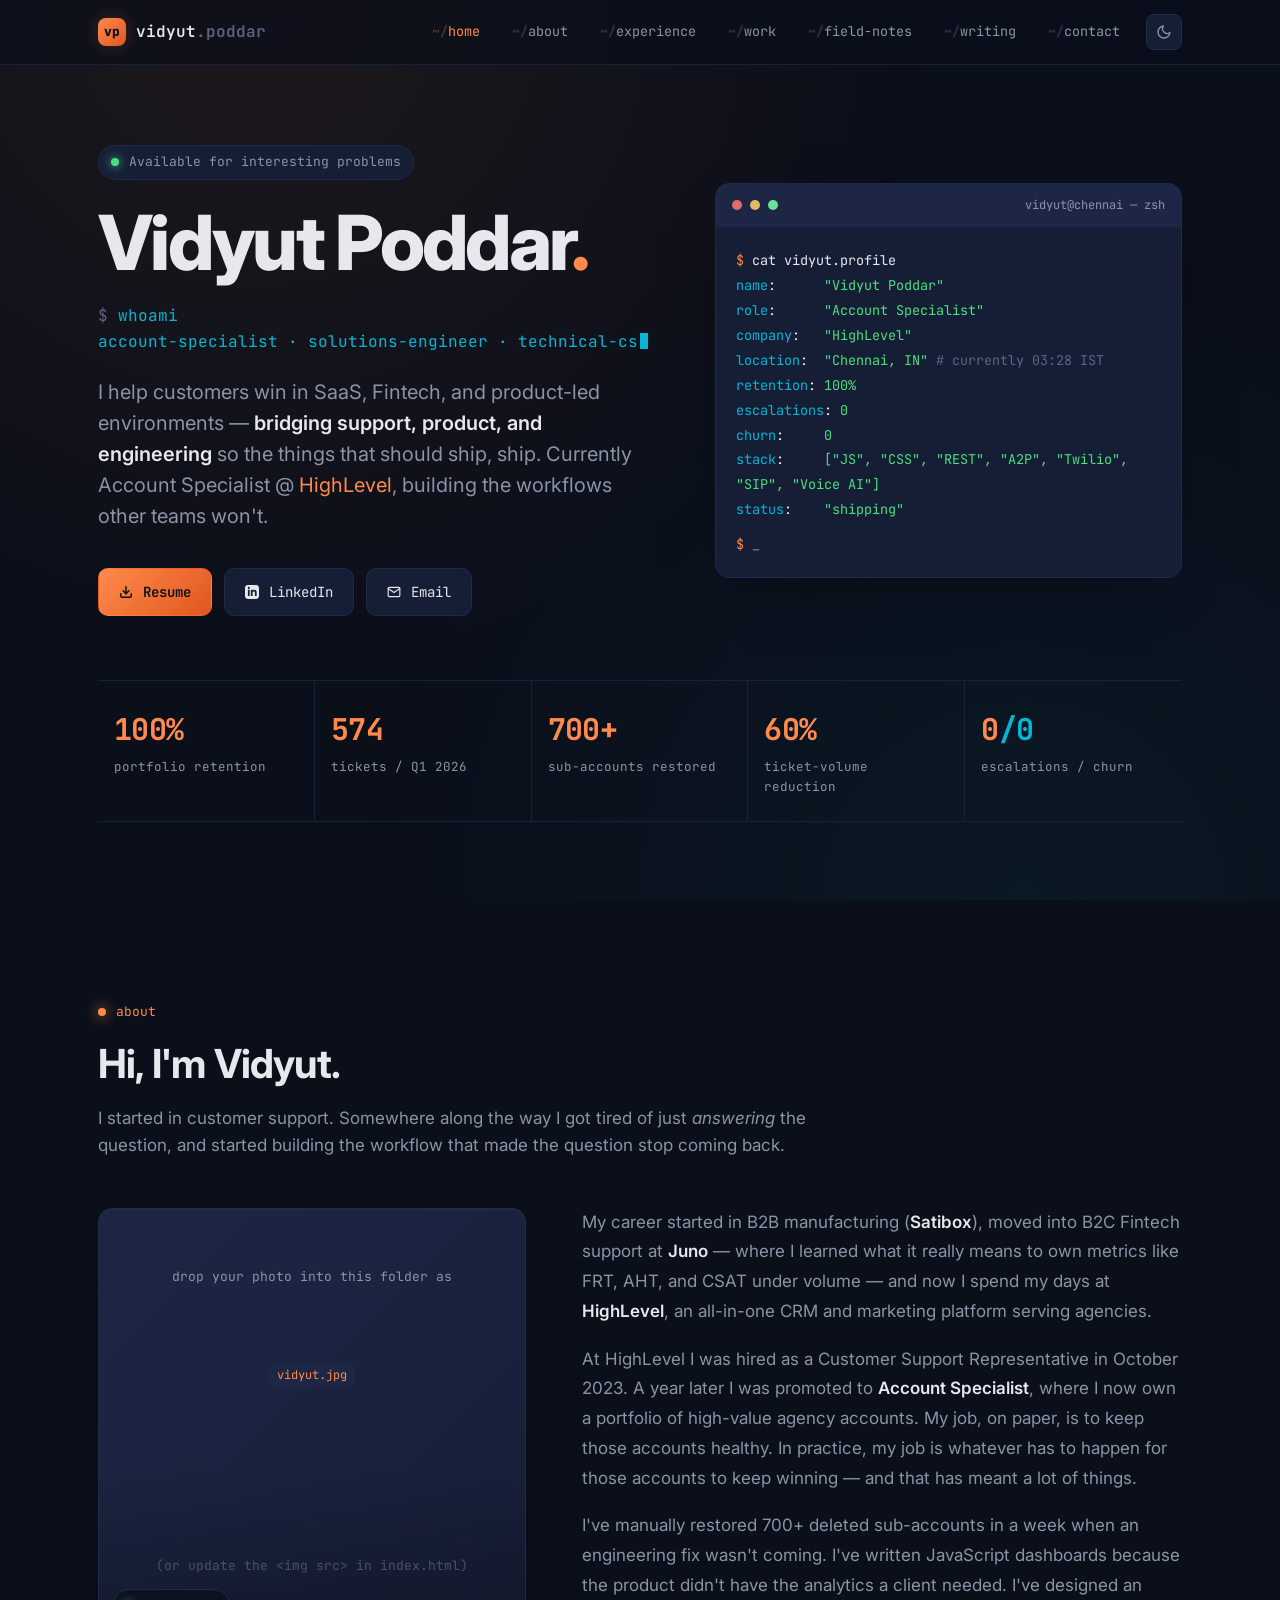
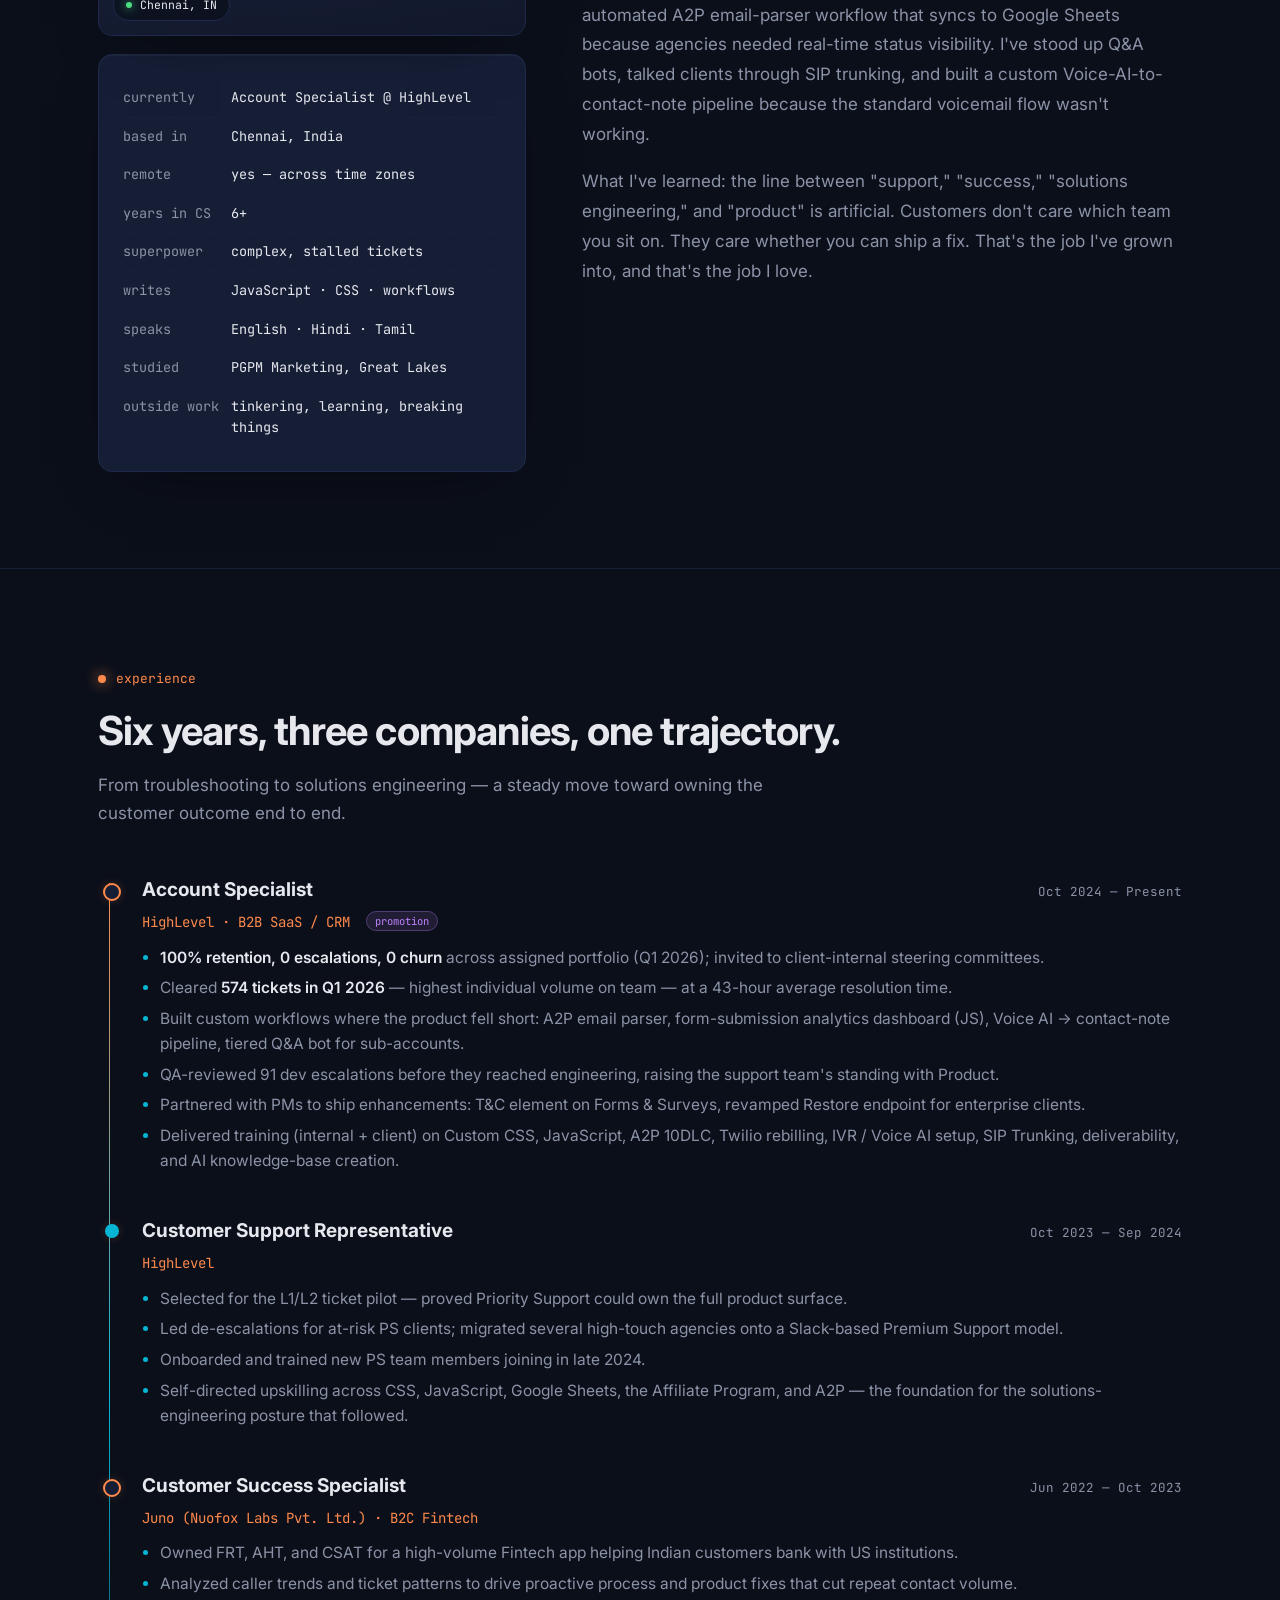
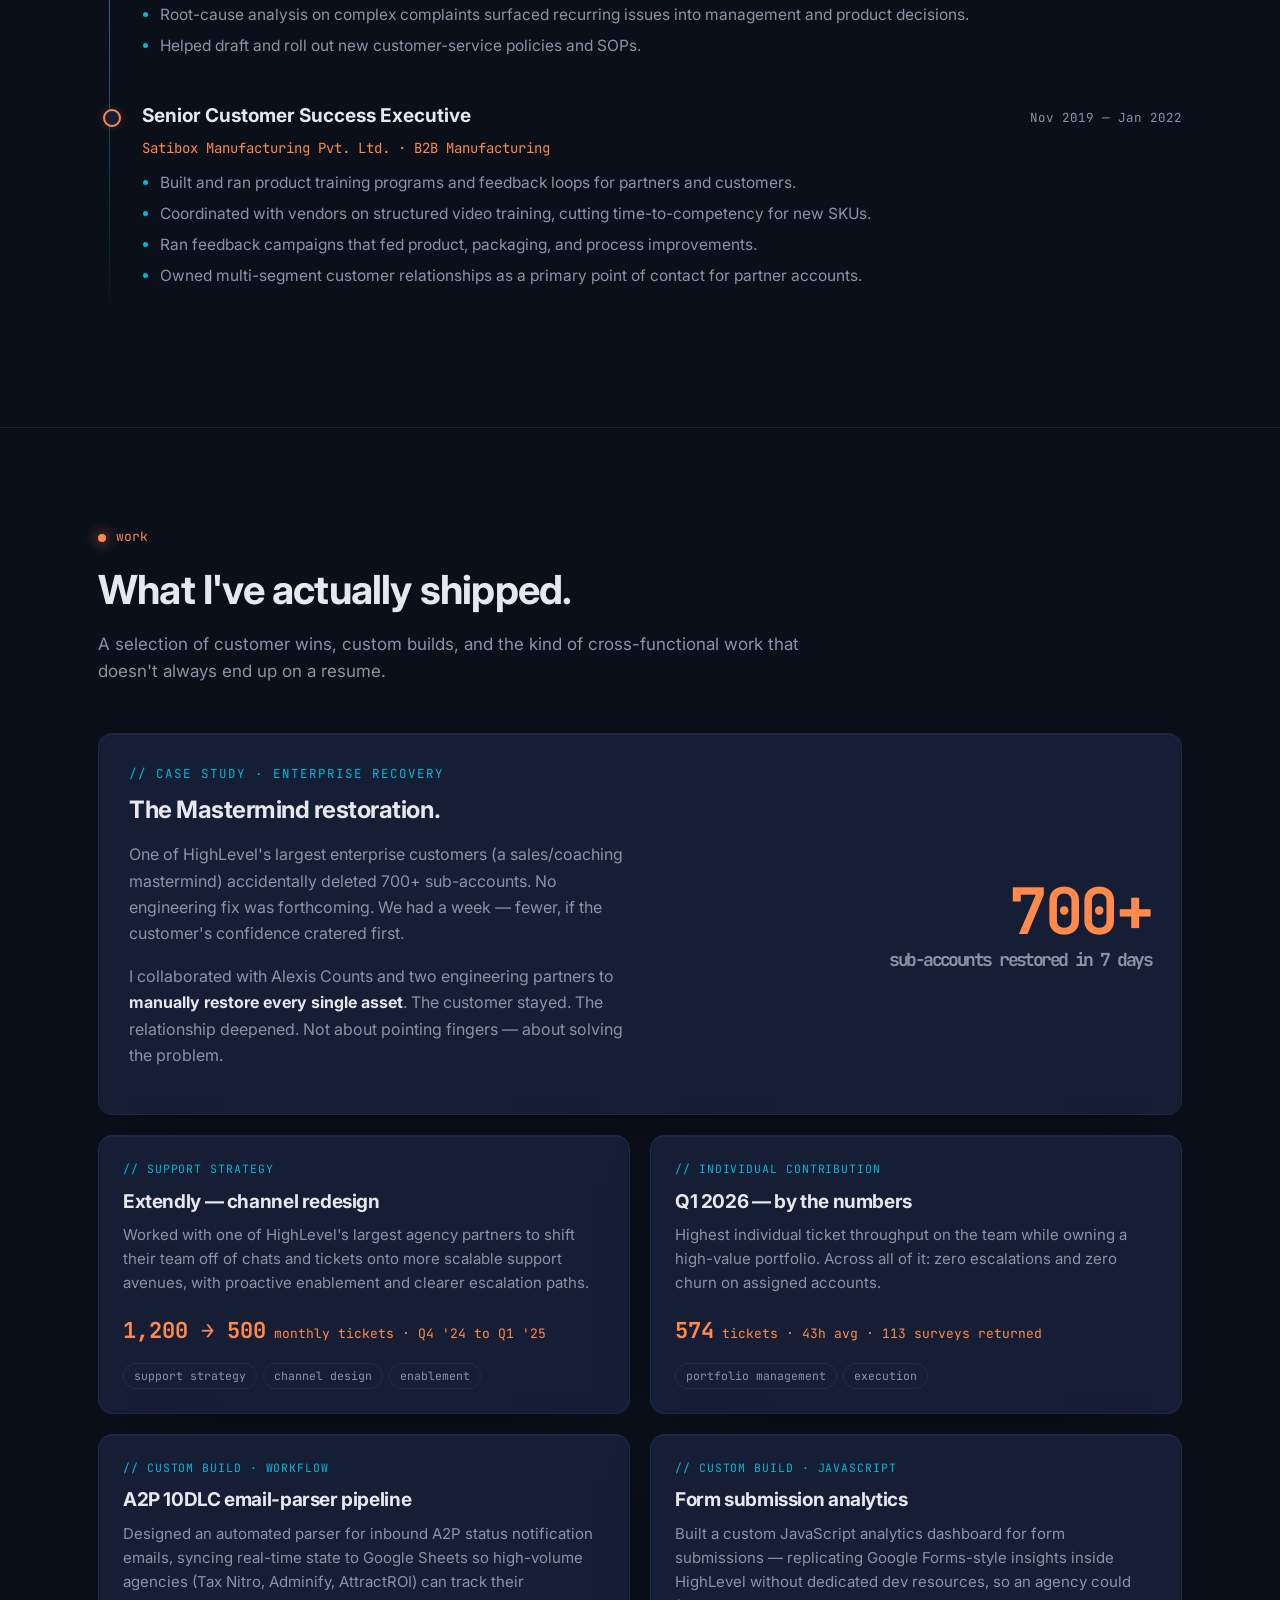
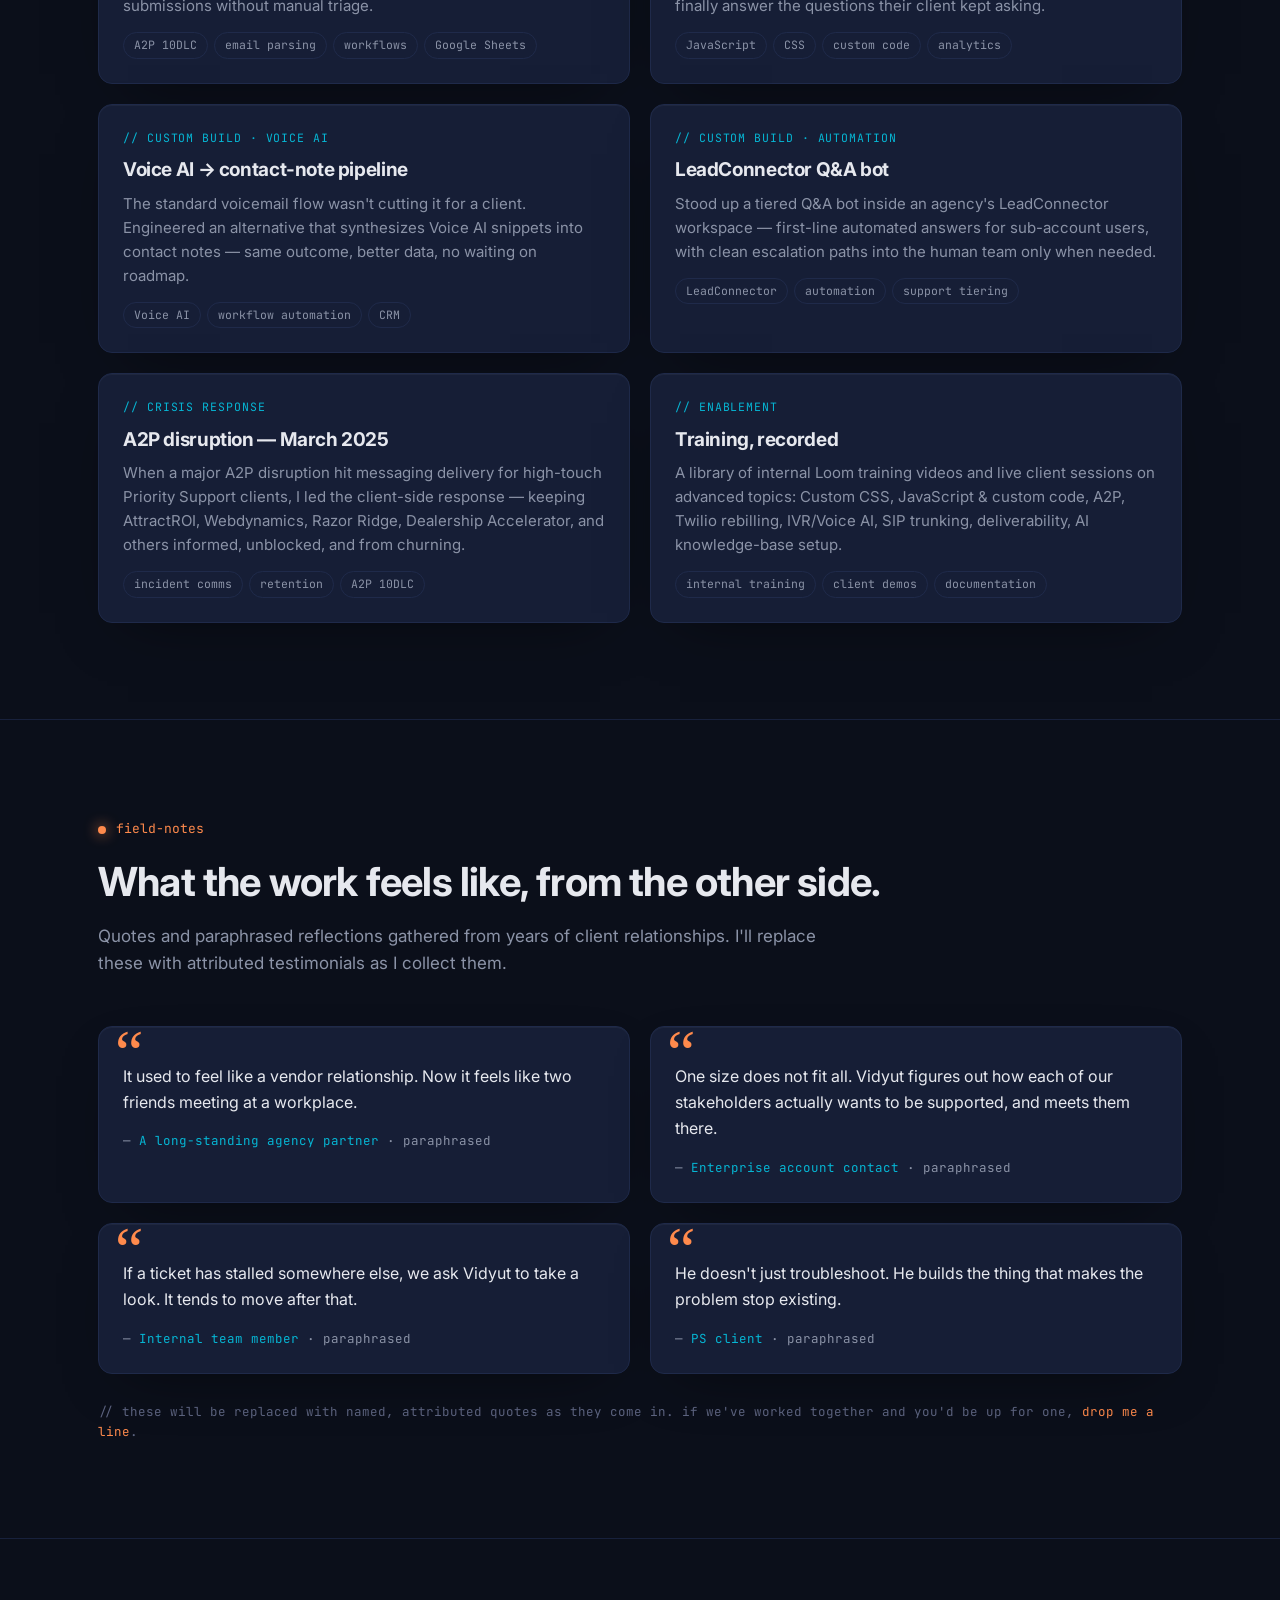
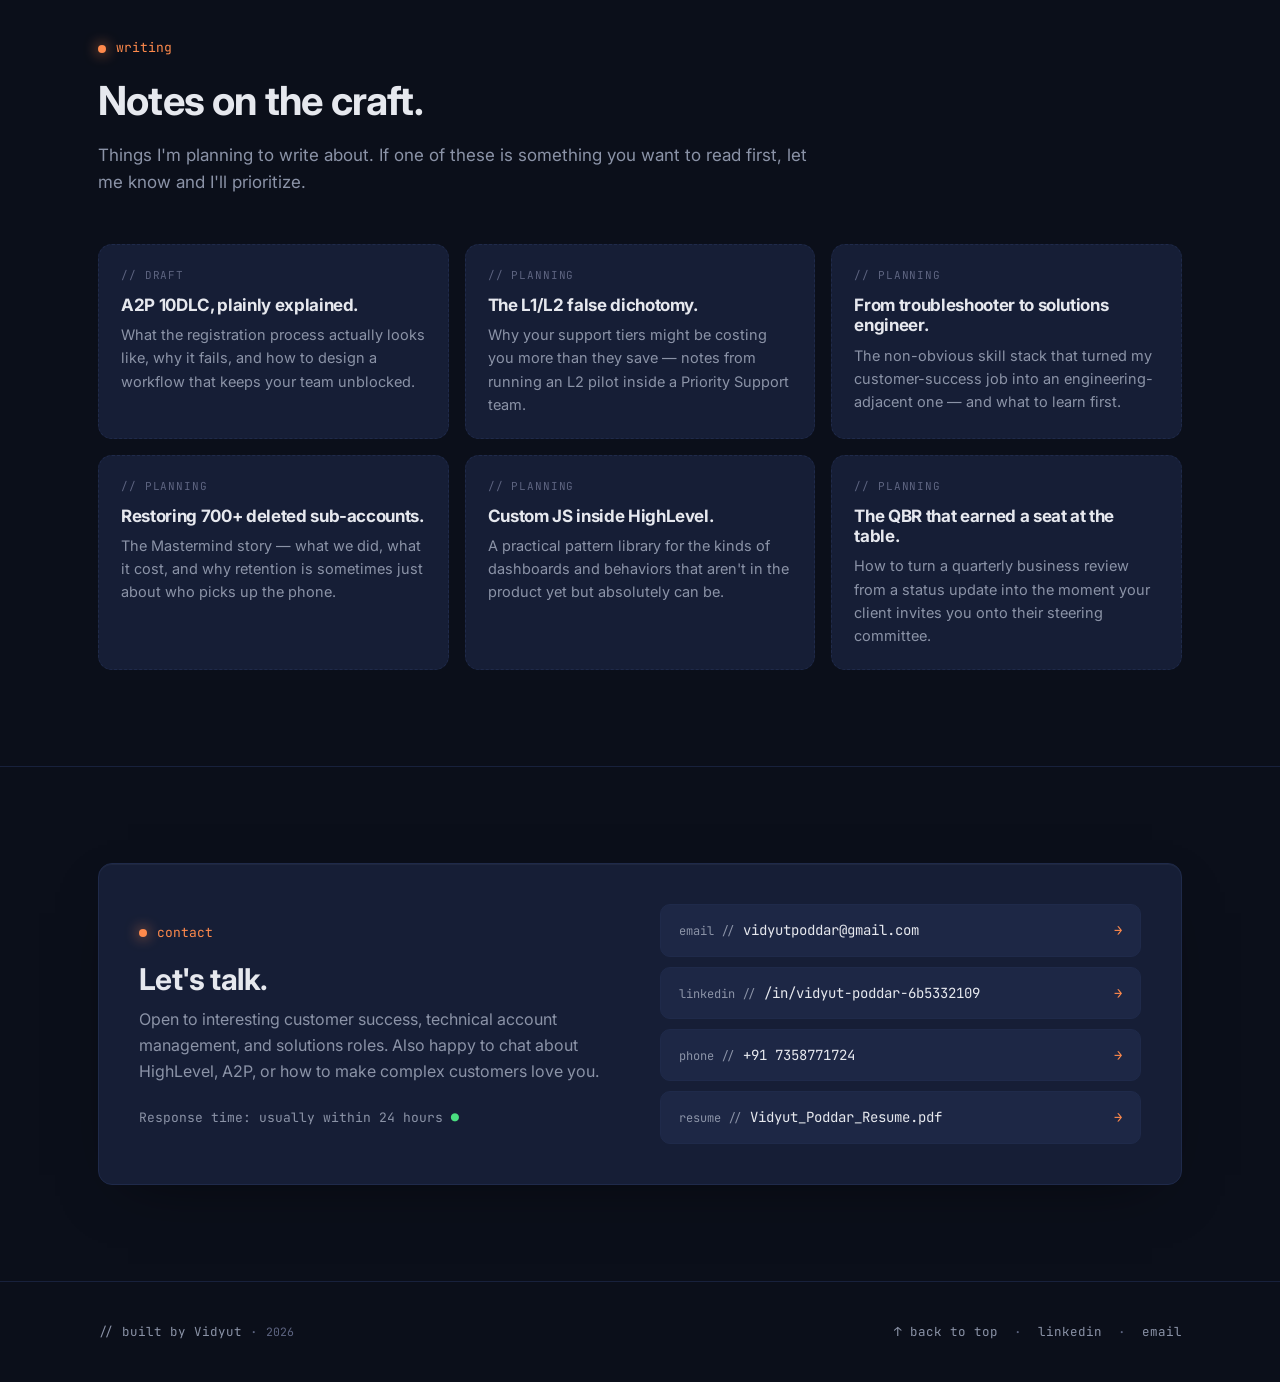
==== index.html @ cb400214 "Add files via upload" ====
<!doctype html>
<html lang="en" data-theme="dark">
<head>
  <meta charset="utf-8" />
  <meta name="viewport" content="width=device-width,initial-scale=1" />
  <title>Vidyut Poddar — Account Specialist & Solutions Engineer</title>
  <meta name="description" content="Customer Success and Technical Account leader at HighLevel. I bridge support, product, and the customer — turning fragile accounts into long-term partners and stalled tickets into shipped solutions." />
  <meta property="og:title" content="Vidyut Poddar — Account Specialist & Solutions Engineer" />
  <meta property="og:description" content="Customer Success and Technical Account leader at HighLevel. 100% retention, 0 escalations, and a habit of building the workflow nobody else will." />
  <meta property="og:type" content="website" />
  <meta name="theme-color" content="#0B0F1A" />

  <link rel="preconnect" href="https://fonts.googleapis.com" />
  <link rel="preconnect" href="https://fonts.gstatic.com" crossorigin />
  <link href="https://fonts.googleapis.com/css2?family=JetBrains+Mono:wght@400;500;600;700&family=Inter:wght@300;400;500;600;700;800&display=swap" rel="stylesheet" />

  <link rel="icon" type="image/svg+xml" href="data:image/svg+xml;utf8,<svg xmlns='http://www.w3.org/2000/svg' viewBox='0 0 64 64'><rect width='64' height='64' rx='12' fill='%230B0F1A'/><text x='50%25' y='58%25' font-family='monospace' font-size='34' font-weight='700' text-anchor='middle' fill='%23FF8A4C'>vp</text></svg>" />

  <style>
    /* ============================================================
       Theme tokens
       ============================================================ */
    :root {
      --bg: #0B0F1A;
      --bg-soft: #11172A;
      --surface: #161E36;
      --surface-2: #1D2745;
      --border: #1F2A4A;
      --border-soft: #18213C;
      --text: #E6E8EE;
      --muted: #8B93A7;
      --dim: #5D6480;

      --amber: #FF8A4C;          /* primary accent */
      --amber-glow: #FF8A4C33;
      --cyan: #06B6D4;           /* secondary accent — technical */
      --green: #4ADE80;          /* "ok" status */
      --magenta: #C084FC;        /* highlights */
      --red: #F87171;

      --radius: 14px;
      --radius-sm: 8px;
      --shadow-lg: 0 30px 80px -30px rgba(0,0,0,0.5);
      --shadow-card: 0 1px 0 rgba(255,255,255,0.04) inset, 0 20px 60px -30px rgba(0,0,0,0.6);

      --max: 1140px;
      --gutter: 28px;
      --mono: "JetBrains Mono", ui-monospace, SFMono-Regular, Menlo, monospace;
      --sans: "Inter", -apple-system, BlinkMacSystemFont, "Segoe UI", sans-serif;
    }

    [data-theme="light"] {
      --bg: #FAFAF7;
      --bg-soft: #F2F0E9;
      --surface: #FFFFFF;
      --surface-2: #F5F3EC;
      --border: #E5E2D6;
      --border-soft: #ECEAE0;
      --text: #1A1E2E;
      --muted: #5D6480;
      --dim: #8B93A7;
      --shadow-card: 0 1px 0 rgba(0,0,0,0.02) inset, 0 18px 40px -30px rgba(31,42,74,0.25);
    }

    /* ============================================================
       Base
       ============================================================ */
    * { box-sizing: border-box; }
    html { scroll-behavior: smooth; }
    body {
      margin: 0;
      background: var(--bg);
      color: var(--text);
      font-family: var(--sans);
      font-size: 16px;
      line-height: 1.6;
      -webkit-font-smoothing: antialiased;
      overflow-x: hidden;
    }

    /* subtle CRT-style gradient backdrop */
    body::before {
      content: "";
      position: fixed;
      inset: 0;
      pointer-events: none;
      background:
        radial-gradient(circle at 20% 0%, rgba(255,138,76,0.08), transparent 50%),
        radial-gradient(circle at 80% 100%, rgba(6,182,212,0.06), transparent 50%);
      z-index: 0;
    }
    [data-theme="light"] body::before { display: none; }

    a {
      color: var(--amber);
      text-decoration: none;
      transition: color .15s ease;
    }
    a:hover { color: var(--cyan); }

    code, kbd, .mono { font-family: var(--mono); font-size: 0.92em; }

    h1, h2, h3, h4 {
      font-family: var(--sans);
      font-weight: 700;
      line-height: 1.2;
      letter-spacing: -0.02em;
      margin: 0;
    }

    .container {
      width: 100%;
      max-width: var(--max);
      margin: 0 auto;
      padding: 0 var(--gutter);
      position: relative;
      z-index: 1;
    }

    .section {
      padding: 96px 0;
    }
    .section + .section { border-top: 1px solid var(--border-soft); }

    .section-label {
      display: inline-flex;
      align-items: center;
      gap: 10px;
      font-family: var(--mono);
      font-size: 13px;
      color: var(--amber);
      margin-bottom: 18px;
      text-transform: lowercase;
    }
    .section-label::before {
      content: "";
      width: 8px;
      height: 8px;
      background: var(--amber);
      border-radius: 50%;
      box-shadow: 0 0 14px var(--amber);
    }

    .section-title {
      font-size: clamp(28px, 4vw, 40px);
      margin-bottom: 14px;
    }
    .section-lede {
      color: var(--muted);
      font-size: 17px;
      max-width: 720px;
      margin-bottom: 48px;
    }

    /* ============================================================
       Nav
       ============================================================ */
    nav {
      position: sticky;
      top: 0;
      z-index: 50;
      backdrop-filter: blur(12px) saturate(140%);
      -webkit-backdrop-filter: blur(12px) saturate(140%);
      background: color-mix(in srgb, var(--bg) 75%, transparent);
      border-bottom: 1px solid var(--border-soft);
    }
    .nav-inner {
      display: flex;
      align-items: center;
      justify-content: space-between;
      height: 64px;
    }
    .logo {
      display: inline-flex;
      align-items: center;
      gap: 10px;
      font-family: var(--mono);
      font-weight: 600;
      color: var(--text);
    }
    .logo-mark {
      width: 28px;
      height: 28px;
      border-radius: 8px;
      display: grid;
      place-items: center;
      background: linear-gradient(135deg, var(--amber), #E0561F);
      color: #0B0F1A;
      font-weight: 800;
      font-size: 13px;
      box-shadow: 0 0 18px var(--amber-glow);
      cursor: pointer;
      user-select: none;
    }
    .logo:hover { color: var(--amber); }

    .nav-links {
      display: flex;
      align-items: center;
      gap: 4px;
      font-family: var(--mono);
      font-size: 13.5px;
    }
    .nav-links a {
      color: var(--muted);
      padding: 8px 14px;
      border-radius: 8px;
      transition: all .15s ease;
    }
    .nav-links a:hover { color: var(--text); background: var(--surface); }
    .nav-links a.active { color: var(--amber); }
    .nav-links a::before { content: "~/"; opacity: .35; }

    .theme-toggle {
      width: 36px;
      height: 36px;
      display: grid;
      place-items: center;
      background: var(--surface);
      border: 1px solid var(--border);
      color: var(--muted);
      border-radius: 8px;
      cursor: pointer;
      margin-left: 8px;
      transition: all .15s ease;
    }
    .theme-toggle:hover { color: var(--amber); border-color: var(--amber); }

    .mobile-toggle { display: none; }

    @media (max-width: 760px) {
      .nav-links { display: none; }
      .nav-links.open {
        display: flex;
        flex-direction: column;
        align-items: stretch;
        position: absolute;
        top: 64px;
        left: 0;
        right: 0;
        background: var(--bg);
        border-bottom: 1px solid var(--border);
        padding: 12px;
        gap: 4px;
      }
      .mobile-toggle {
        display: grid;
        place-items: center;
        width: 36px;
        height: 36px;
        background: var(--surface);
        border: 1px solid var(--border);
        border-radius: 8px;
        color: var(--text);
        cursor: pointer;
      }
    }

    /* ============================================================
       Hero
       ============================================================ */
    #home {
      padding-top: 80px;
      padding-bottom: 80px;
      position: relative;
    }
    .hero-grid {
      display: grid;
      grid-template-columns: 1.2fr 1fr;
      gap: 56px;
      align-items: center;
    }
    @media (max-width: 900px) { .hero-grid { grid-template-columns: 1fr; gap: 40px; } }

    .hero-eyebrow {
      display: inline-flex;
      align-items: center;
      gap: 10px;
      font-family: var(--mono);
      font-size: 13px;
      color: var(--muted);
      margin-bottom: 24px;
      padding: 6px 12px;
      background: var(--surface);
      border: 1px solid var(--border);
      border-radius: 999px;
    }
    .pulse {
      width: 8px; height: 8px;
      background: var(--green); border-radius: 50%;
      box-shadow: 0 0 10px var(--green);
      animation: pulse 2.4s infinite ease-in-out;
    }
    @keyframes pulse {
      0%,100% { opacity: 1; }
      50% { opacity: .4; }
    }

    h1.hero-name {
      font-size: clamp(44px, 7vw, 76px);
      font-weight: 800;
      letter-spacing: -0.035em;
      line-height: 1.02;
      margin-bottom: 22px;
    }
    .hero-name .accent {
      background: linear-gradient(135deg, var(--amber), var(--magenta));
      -webkit-background-clip: text;
      background-clip: text;
      color: transparent;
    }

    .hero-role {
      font-family: var(--mono);
      color: var(--cyan);
      font-size: 16px;
      margin-bottom: 22px;
    }
    .hero-role .caret {
      display: inline-block;
      width: 8px;
      height: 16px;
      background: var(--cyan);
      vertical-align: -2px;
      margin-left: 2px;
      animation: blink 1.05s infinite step-start;
    }
    @keyframes blink {
      50% { background: transparent; }
    }

    .hero-pitch {
      font-size: 20px;
      color: var(--muted);
      margin-bottom: 36px;
      max-width: 560px;
      line-height: 1.55;
    }
    .hero-pitch strong { color: var(--text); font-weight: 600; }

    .hero-cta {
      display: flex;
      flex-wrap: wrap;
      gap: 12px;
    }
    .btn {
      display: inline-flex;
      align-items: center;
      gap: 10px;
      padding: 12px 20px;
      border-radius: 10px;
      font-family: var(--mono);
      font-size: 14px;
      cursor: pointer;
      border: 1px solid transparent;
      transition: transform .12s ease, background .15s ease, border .15s ease, color .15s ease;
    }
    .btn-primary {
      background: linear-gradient(135deg, var(--amber), #E0561F);
      color: #0B0F1A;
      font-weight: 600;
      box-shadow: 0 0 0 0 var(--amber-glow);
    }
    .btn-primary:hover { transform: translateY(-1px); box-shadow: 0 14px 30px -10px var(--amber-glow); color: #0B0F1A; }

    .btn-ghost {
      background: var(--surface);
      border-color: var(--border);
      color: var(--text);
    }
    .btn-ghost:hover { border-color: var(--cyan); color: var(--cyan); }

    /* Terminal card */
    .terminal {
      background: var(--surface);
      border: 1px solid var(--border);
      border-radius: var(--radius);
      box-shadow: var(--shadow-card);
      overflow: hidden;
      font-family: var(--mono);
      font-size: 13.5px;
      position: relative;
    }
    .term-header {
      display: flex;
      align-items: center;
      gap: 8px;
      padding: 12px 16px;
      background: var(--surface-2);
      border-bottom: 1px solid var(--border-soft);
    }
    .term-dot { width: 10px; height: 10px; border-radius: 50%; }
    .term-dot.r { background: #E16A6A; }
    .term-dot.y { background: #E1B86A; }
    .term-dot.g { background: #6AE19A; }
    .term-title {
      margin-left: auto;
      color: var(--muted);
      font-size: 12px;
    }
    .term-body {
      padding: 20px;
      min-height: 280px;
      color: var(--text);
      line-height: 1.85;
    }
    .term-body .prompt { color: var(--amber); }
    .term-body .flag { color: var(--cyan); }
    .term-body .value { color: var(--green); }
    .term-body .comment { color: var(--dim); }
    .term-body .mute { color: var(--muted); }

    /* ============================================================
       Stat strip
       ============================================================ */
    .stats {
      display: grid;
      grid-template-columns: repeat(5, 1fr);
      gap: 0;
      margin-top: 64px;
      border-top: 1px solid var(--border-soft);
      border-bottom: 1px solid var(--border-soft);
    }
    @media (max-width: 900px) { .stats { grid-template-columns: repeat(2, 1fr); } }
    .stat {
      padding: 24px 16px;
      border-right: 1px solid var(--border-soft);
      text-align: left;
    }
    .stat:last-child { border-right: none; }
    @media (max-width: 900px) {
      .stat { border-right: none; border-bottom: 1px solid var(--border-soft); }
      .stat:nth-child(odd) { border-right: 1px solid var(--border-soft); }
    }
    .stat-num {
      font-family: var(--mono);
      font-size: 30px;
      font-weight: 700;
      color: var(--amber);
      letter-spacing: -0.02em;
    }
    .stat-label {
      font-size: 12.5px;
      color: var(--muted);
      margin-top: 4px;
      font-family: var(--mono);
    }

    /* ============================================================
       About
       ============================================================ */
    .about-grid {
      display: grid;
      grid-template-columns: 1fr 1.4fr;
      gap: 56px;
      align-items: start;
    }
    @media (max-width: 900px) { .about-grid { grid-template-columns: 1fr; gap: 32px; } }

    .portrait {
      position: relative;
      width: 100%;
      aspect-ratio: 1 / 1;
      border-radius: var(--radius);
      overflow: hidden;
      margin-bottom: 18px;
      background: linear-gradient(135deg, var(--surface-2), var(--surface));
      border: 1px solid var(--border);
      box-shadow: var(--shadow-card);
    }
    .portrait img {
      width: 100%;
      height: 100%;
      object-fit: cover;
      display: block;
      filter: saturate(1.05);
    }
    .portrait::after {
      /* subtle accent glow */
      content: "";
      position: absolute;
      inset: 0;
      pointer-events: none;
      background: linear-gradient(180deg, transparent 60%, rgba(11,15,26,0.4));
    }
    .portrait .portrait-placeholder {
      position: absolute;
      inset: 0;
      display: grid;
      place-items: center;
      text-align: center;
      padding: 24px;
      color: var(--muted);
      font-family: var(--mono);
      font-size: 13px;
      line-height: 1.6;
    }
    .portrait .portrait-placeholder code {
      display: inline-block;
      padding: 3px 8px;
      background: var(--surface-2);
      border-radius: 6px;
      color: var(--amber);
      margin-top: 6px;
    }
    .portrait-badge {
      position: absolute;
      bottom: 14px;
      left: 14px;
      display: inline-flex;
      align-items: center;
      gap: 8px;
      padding: 6px 12px;
      font-family: var(--mono);
      font-size: 11.5px;
      color: var(--text);
      background: rgba(11,15,26,0.7);
      backdrop-filter: blur(8px);
      border: 1px solid var(--border);
      border-radius: 999px;
      z-index: 1;
    }
    .portrait-badge .pulse { width: 6px; height: 6px; }

    .about-card {
      background: var(--surface);
      border: 1px solid var(--border);
      border-radius: var(--radius);
      padding: 24px;
      box-shadow: var(--shadow-card);
      font-family: var(--mono);
      font-size: 13.5px;
    }
    .kv { display: flex; gap: 8px; padding: 8px 0; border-bottom: 1px dashed var(--border-soft); }
    .kv:last-child { border-bottom: none; }
    .kv .k { color: var(--muted); min-width: 100px; }
    .kv .v { color: var(--text); }

    .about-prose p {
      color: var(--muted);
      font-size: 17px;
      line-height: 1.75;
      margin: 0 0 18px;
    }
    .about-prose p strong { color: var(--text); font-weight: 600; }
    .about-prose p em { color: var(--cyan); font-style: normal; font-family: var(--mono); font-size: 0.92em; }

    /* ============================================================
       Experience timeline
       ============================================================ */
    .timeline {
      position: relative;
    }
    .timeline::before {
      content: "";
      position: absolute;
      top: 8px; bottom: 8px;
      left: 11px;
      width: 1px;
      background: linear-gradient(to bottom, var(--amber), var(--cyan), transparent);
    }

    .role {
      position: relative;
      padding: 0 0 36px 44px;
    }
    .role::before {
      content: "";
      position: absolute;
      left: 5px; top: 8px;
      width: 14px; height: 14px;
      border-radius: 50%;
      background: var(--surface);
      border: 2px solid var(--amber);
      box-shadow: 0 0 10px var(--amber-glow);
    }
    .role.sub::before {
      background: var(--cyan);
      border-color: var(--cyan);
      width: 10px; height: 10px;
      left: 7px;
    }

    .role-head {
      display: flex;
      justify-content: space-between;
      align-items: baseline;
      gap: 16px;
      flex-wrap: wrap;
      margin-bottom: 6px;
    }
    .role-title {
      font-size: 19px;
      font-weight: 700;
      color: var(--text);
    }
    .role-meta {
      font-family: var(--mono);
      font-size: 12.5px;
      color: var(--muted);
    }
    .role-company {
      font-family: var(--mono);
      font-size: 14px;
      color: var(--amber);
      margin-bottom: 12px;
    }
    .role-company .badge {
      font-size: 10.5px;
      padding: 2px 8px;
      margin-left: 8px;
      border-radius: 999px;
      background: rgba(192, 132, 252, 0.12);
      color: var(--magenta);
      border: 1px solid rgba(192, 132, 252, 0.3);
      vertical-align: 2px;
    }
    .role ul {
      padding-left: 18px;
      margin: 0;
      color: var(--muted);
      font-size: 15.5px;
    }
    .role ul li { margin: 6px 0; }
    .role ul li strong { color: var(--text); font-weight: 600; }
    .role ul li::marker { color: var(--cyan); }

    /* ============================================================
       Projects / Case studies
       ============================================================ */
    .projects {
      display: grid;
      grid-template-columns: repeat(2, 1fr);
      gap: 20px;
    }
    @media (max-width: 760px) { .projects { grid-template-columns: 1fr; } }

    .project {
      background: var(--surface);
      border: 1px solid var(--border);
      border-radius: var(--radius);
      padding: 24px;
      box-shadow: var(--shadow-card);
      transition: transform .18s ease, border-color .18s ease;
      position: relative;
      overflow: hidden;
    }
    .project:hover { transform: translateY(-3px); border-color: var(--amber); }
    .project::after {
      content: "";
      position: absolute;
      inset: -1px;
      border-radius: var(--radius);
      pointer-events: none;
      background: linear-gradient(180deg, transparent, var(--amber-glow));
      opacity: 0;
      transition: opacity .18s ease;
    }
    .project:hover::after { opacity: .25; }

    .project-tag {
      font-family: var(--mono);
      font-size: 11.5px;
      color: var(--cyan);
      text-transform: uppercase;
      letter-spacing: 0.08em;
      margin-bottom: 12px;
    }
    .project h3 {
      font-size: 19px;
      margin-bottom: 10px;
    }
    .project p {
      color: var(--muted);
      font-size: 15px;
      margin: 0 0 14px;
      line-height: 1.6;
    }
    .project .metric {
      display: inline-flex;
      gap: 8px;
      align-items: baseline;
      font-family: var(--mono);
      font-size: 13px;
      color: var(--amber);
      margin-top: 4px;
    }
    .project .metric .big {
      font-size: 22px;
      font-weight: 700;
    }

    .project-stack {
      margin-top: 14px;
      display: flex;
      flex-wrap: wrap;
      gap: 6px;
    }
    .chip {
      font-family: var(--mono);
      font-size: 11.5px;
      color: var(--muted);
      padding: 3px 10px;
      border: 1px solid var(--border);
      border-radius: 999px;
    }

    .case-study {
      grid-column: 1 / -1;
      background: var(--surface);
      border: 1px solid var(--border);
      border-radius: var(--radius);
      padding: 30px;
      box-shadow: var(--shadow-card);
      display: grid;
      grid-template-columns: 1fr 1fr;
      gap: 30px;
      align-items: center;
    }
    @media (max-width: 760px) { .case-study { grid-template-columns: 1fr; } }
    .case-study .meta { font-family: var(--mono); color: var(--cyan); font-size: 12.5px; margin-bottom: 12px; text-transform: uppercase; letter-spacing: 0.08em;}
    .case-study h3 { font-size: 24px; margin-bottom: 14px; }
    .case-study p { color: var(--muted); font-size: 16px; line-height: 1.65; }
    .case-bigstat {
      font-family: var(--mono);
      font-size: 64px;
      font-weight: 700;
      letter-spacing: -0.04em;
      color: var(--amber);
      line-height: 1;
    }
    .case-bigstat .small { font-size: 18px; color: var(--muted); display: block; margin-top: 8px; }

    /* ============================================================
       Testimonials
       ============================================================ */
    .testimonials {
      display: grid;
      grid-template-columns: repeat(2, 1fr);
      gap: 20px;
    }
    @media (max-width: 760px) { .testimonials { grid-template-columns: 1fr; } }
    .quote {
      background: var(--surface);
      border: 1px solid var(--border);
      border-radius: var(--radius);
      padding: 24px;
      position: relative;
      box-shadow: var(--shadow-card);
    }
    .quote::before {
      content: "“";
      position: absolute;
      top: -6px; left: 16px;
      font-family: Georgia, serif;
      font-size: 64px;
      color: var(--amber);
      line-height: 1;
    }
    .quote p {
      color: var(--text);
      font-size: 16px;
      line-height: 1.65;
      margin: 0 0 16px;
      padding-top: 12px;
    }
    .quote .src {
      font-family: var(--mono);
      font-size: 12.5px;
      color: var(--muted);
    }
    .quote .src .who { color: var(--cyan); }

    .testimonial-note {
      grid-column: 1 / -1;
      font-family: var(--mono);
      font-size: 12.5px;
      color: var(--dim);
      margin-top: 8px;
    }

    /* ============================================================
       Notes / Blog placeholder
       ============================================================ */
    .notes-grid {
      display: grid;
      grid-template-columns: repeat(3, 1fr);
      gap: 16px;
    }
    @media (max-width: 760px) { .notes-grid { grid-template-columns: 1fr; } }
    .note {
      background: var(--surface);
      border: 1px dashed var(--border);
      border-radius: var(--radius);
      padding: 22px;
      transition: border .15s ease;
    }
    .note:hover { border: 1px solid var(--amber); border-style: solid; }
    .note h4 { font-size: 17px; margin-bottom: 8px; color: var(--text); }
    .note p { color: var(--muted); font-size: 14.5px; margin: 0; }
    .note .status { font-family: var(--mono); font-size: 11px; color: var(--dim); text-transform: uppercase; letter-spacing: 0.08em; margin-bottom: 10px; }

    /* ============================================================
       Contact
       ============================================================ */
    .contact-card {
      background: var(--surface);
      border: 1px solid var(--border);
      border-radius: var(--radius);
      padding: 40px;
      box-shadow: var(--shadow-card);
      display: grid;
      grid-template-columns: 1fr 1fr;
      gap: 40px;
      align-items: center;
    }
    @media (max-width: 760px) { .contact-card { grid-template-columns: 1fr; } }
    .contact-card h2 { font-size: 30px; margin-bottom: 10px; }
    .contact-card p { color: var(--muted); margin: 0 0 24px; font-size: 16px; }
    .contact-links { display: flex; flex-direction: column; gap: 10px; }
    .contact-link {
      display: flex;
      align-items: center;
      justify-content: space-between;
      gap: 12px;
      padding: 14px 18px;
      background: var(--surface-2);
      border: 1px solid var(--border);
      border-radius: 10px;
      font-family: var(--mono);
      font-size: 14px;
      color: var(--text);
      transition: all .15s ease;
    }
    .contact-link:hover { border-color: var(--amber); color: var(--amber); }
    .contact-link .label { color: var(--muted); font-size: 12px; }

    /* ============================================================
       Footer
       ============================================================ */
    footer {
      padding: 40px 0;
      border-top: 1px solid var(--border-soft);
      color: var(--dim);
      font-family: var(--mono);
      font-size: 12.5px;
    }
    .footer-inner {
      display: flex;
      justify-content: space-between;
      align-items: center;
      gap: 16px;
      flex-wrap: wrap;
    }
    .footer-inner a { color: var(--muted); }
    .footer-inner a:hover { color: var(--amber); }

    /* Reveal animation */
    .reveal {
      opacity: 0;
      transform: translateY(20px);
      transition: opacity .6s ease, transform .6s ease;
    }
    .reveal.is-visible {
      opacity: 1;
      transform: translateY(0);
    }

    /* Selection */
    ::selection { background: var(--amber); color: #0B0F1A; }
  </style>
</head>
<body>

  <!-- ============================================================
       NAV
       ============================================================ -->
  <nav>
    <div class="container nav-inner">
      <a href="#home" class="logo">
        <span class="logo-mark" id="logoMark" title="psst — try clicking me a few times">vp</span>
        <span>vidyut<span style="color:var(--dim)">.poddar</span></span>
      </a>
      <div class="nav-links" id="navLinks">
        <a href="#home">home</a>
        <a href="#about">about</a>
        <a href="#experience">experience</a>
        <a href="#work">work</a>
        <a href="#testimonials">field-notes</a>
        <a href="#notes">writing</a>
        <a href="#contact">contact</a>
        <button class="theme-toggle" id="themeToggle" aria-label="Toggle theme" title="Toggle theme">
          <svg id="iconMoon" xmlns="http://www.w3.org/2000/svg" width="16" height="16" viewBox="0 0 24 24" fill="none" stroke="currentColor" stroke-width="2" stroke-linecap="round" stroke-linejoin="round"><path d="M21 12.79A9 9 0 1 1 11.21 3 7 7 0 0 0 21 12.79z"/></svg>
        </button>
      </div>
      <button class="mobile-toggle" id="mobileToggle" aria-label="Toggle menu">
        <svg xmlns="http://www.w3.org/2000/svg" width="18" height="18" viewBox="0 0 24 24" fill="none" stroke="currentColor" stroke-width="2" stroke-linecap="round" stroke-linejoin="round"><line x1="3" y1="6" x2="21" y2="6"/><line x1="3" y1="12" x2="21" y2="12"/><line x1="3" y1="18" x2="21" y2="18"/></svg>
      </button>
    </div>
  </nav>

  <!-- ============================================================
       HERO
       ============================================================ -->
  <section id="home">
    <div class="container">
      <div class="hero-grid">
        <div>
          <div class="hero-eyebrow">
            <span class="pulse"></span>
            <span>Available for interesting problems</span>
          </div>
          <h1 class="hero-name">Vidyut Poddar<span style="color:var(--amber)">.</span></h1>
          <div class="hero-role">
            <span style="color:var(--dim)">$</span> whoami<br>
            <span id="typed"></span><span class="caret"></span>
          </div>
          <p class="hero-pitch">
            I help customers win in SaaS, Fintech, and product-led environments — <strong>bridging support, product, and engineering</strong> so the things that should ship, ship. Currently Account Specialist @ <a href="https://www.gohighlevel.com" target="_blank" rel="noopener">HighLevel</a>, building the workflows other teams won't.
          </p>
          <div class="hero-cta">
            <a class="btn btn-primary" href="Vidyut_Poddar_Resume.pdf" target="_blank" rel="noopener">
              <svg xmlns="http://www.w3.org/2000/svg" width="14" height="14" viewBox="0 0 24 24" fill="none" stroke="currentColor" stroke-width="2.5" stroke-linecap="round" stroke-linejoin="round"><path d="M21 15v4a2 2 0 0 1-2 2H5a2 2 0 0 1-2-2v-4"/><polyline points="7 10 12 15 17 10"/><line x1="12" y1="15" x2="12" y2="3"/></svg>
              Resume
            </a>
            <a class="btn btn-ghost" href="https://www.linkedin.com/in/vidyut-poddar-6b5332109/" target="_blank" rel="noopener">
              <svg xmlns="http://www.w3.org/2000/svg" width="14" height="14" viewBox="0 0 24 24" fill="currentColor"><path d="M19 0h-14c-2.761 0-5 2.239-5 5v14c0 2.761 2.239 5 5 5h14c2.762 0 5-2.239 5-5v-14c0-2.761-2.238-5-5-5zm-11 19h-3v-11h3v11zm-1.5-12.268c-.966 0-1.75-.79-1.75-1.764s.784-1.764 1.75-1.764 1.75.79 1.75 1.764-.783 1.764-1.75 1.764zm13.5 12.268h-3v-5.604c0-3.368-4-3.113-4 0v5.604h-3v-11h3v1.765c1.396-2.586 7-2.777 7 2.476v6.759z"/></svg>
              LinkedIn
            </a>
            <a class="btn btn-ghost" href="mailto:vidyutpoddar@gmail.com">
              <svg xmlns="http://www.w3.org/2000/svg" width="14" height="14" viewBox="0 0 24 24" fill="none" stroke="currentColor" stroke-width="2" stroke-linecap="round" stroke-linejoin="round"><path d="M4 4h16c1.1 0 2 .9 2 2v12c0 1.1-.9 2-2 2H4c-1.1 0-2-.9-2-2V6c0-1.1.9-2 2-2z"/><polyline points="22,6 12,13 2,6"/></svg>
              Email
            </a>
          </div>
        </div>

        <div class="terminal" aria-hidden="true">
          <div class="term-header">
            <span class="term-dot r"></span>
            <span class="term-dot y"></span>
            <span class="term-dot g"></span>
            <span class="term-title">vidyut@chennai — zsh</span>
          </div>
          <div class="term-body">
            <div><span class="prompt">$</span> cat vidyut.profile</div>
            <div><span class="flag">name</span>:&nbsp;&nbsp;&nbsp;&nbsp;&nbsp;&nbsp;<span class="value">"Vidyut Poddar"</span></div>
            <div><span class="flag">role</span>:&nbsp;&nbsp;&nbsp;&nbsp;&nbsp;&nbsp;<span class="value">"Account Specialist"</span></div>
            <div><span class="flag">company</span>:&nbsp;&nbsp;&nbsp;<span class="value">"HighLevel"</span></div>
            <div><span class="flag">location</span>:&nbsp;&nbsp;<span class="value">"Chennai, IN"</span> <span class="comment"># <span id="localtime"></span></span></div>
            <div><span class="flag">retention</span>:&nbsp;<span class="value">100%</span></div>
            <div><span class="flag">escalations</span>: <span class="value">0</span></div>
            <div><span class="flag">churn</span>:&nbsp;&nbsp;&nbsp;&nbsp;&nbsp;<span class="value">0</span></div>
            <div><span class="flag">stack</span>:&nbsp;&nbsp;&nbsp;&nbsp;&nbsp;<span class="value">["JS", "CSS", "REST", "A2P", "Twilio", "SIP", "Voice AI"]</span></div>
            <div><span class="flag">status</span>:&nbsp;&nbsp;&nbsp;&nbsp;<span class="value">"shipping"</span></div>
            <div style="margin-top:10px"><span class="prompt">$</span> <span class="mute">_</span></div>
          </div>
        </div>
      </div>

      <!-- Stat strip -->
      <div class="stats reveal">
        <div class="stat">
          <div class="stat-num" data-count="100" data-suffix="%">0</div>
          <div class="stat-label">portfolio retention</div>
        </div>
        <div class="stat">
          <div class="stat-num" data-count="574">0</div>
          <div class="stat-label">tickets / Q1 2026</div>
        </div>
        <div class="stat">
          <div class="stat-num" data-count="700" data-suffix="+">0</div>
          <div class="stat-label">sub-accounts restored</div>
        </div>
        <div class="stat">
          <div class="stat-num" data-count="60" data-suffix="%">0</div>
          <div class="stat-label">ticket-volume reduction</div>
        </div>
        <div class="stat">
          <div class="stat-num">0<span style="color:var(--cyan)">/0</span></div>
          <div class="stat-label">escalations / churn</div>
        </div>
      </div>
    </div>
  </section>

  <!-- ============================================================
       ABOUT
       ============================================================ -->
  <section id="about" class="section">
    <div class="container">
      <div class="section-label">about</div>
      <h2 class="section-title">Hi, I'm Vidyut.</h2>
      <p class="section-lede">
        I started in customer support. Somewhere along the way I got tired of just <em>answering</em> the question, and started building the workflow that made the question stop coming back.
      </p>

      <div class="about-grid">
        <div>
          <div class="portrait">
            <span class="portrait-badge"><span class="pulse"></span>Chennai, IN</span>
            <img src="vidyut.jpg" alt="Vidyut Poddar"
                 onerror="this.style.display='none'; this.nextElementSibling.style.display='grid';" />
            <div class="portrait-placeholder" style="display:none">
              drop your photo into this folder as<br>
              <code>vidyut.jpg</code><br>
              <span style="color:var(--dim); margin-top:8px; display:block">(or update the &lt;img src&gt; in index.html)</span>
            </div>
          </div>
          <div class="about-card">
          <div class="kv"><span class="k">currently</span><span class="v">Account Specialist @ HighLevel</span></div>
          <div class="kv"><span class="k">based in</span><span class="v">Chennai, India</span></div>
          <div class="kv"><span class="k">remote</span><span class="v">yes — across time zones</span></div>
          <div class="kv"><span class="k">years in CS</span><span class="v">6+</span></div>
          <div class="kv"><span class="k">superpower</span><span class="v">complex, stalled tickets</span></div>
          <div class="kv"><span class="k">writes</span><span class="v">JavaScript · CSS · workflows</span></div>
          <div class="kv"><span class="k">speaks</span><span class="v">English · Hindi · Tamil</span></div>
          <div class="kv"><span class="k">studied</span><span class="v">PGPM Marketing, Great Lakes</span></div>
          <div class="kv"><span class="k">outside work</span><span class="v">tinkering, learning, breaking things</span></div>
          </div>
        </div>

        <div class="about-prose">
          <p>
            My career started in B2B manufacturing (<strong>Satibox</strong>), moved into B2C Fintech support at <strong>Juno</strong> — where I learned what it really means to own metrics like FRT, AHT, and CSAT under volume — and now I spend my days at <strong>HighLevel</strong>, an all-in-one CRM and marketing platform serving agencies.
          </p>
          <p>
            At HighLevel I was hired as a Customer Support Representative in October 2023. A year later I was promoted to <strong>Account Specialist</strong>, where I now own a portfolio of high-value agency accounts. My job, on paper, is to keep those accounts healthy. In practice, my job is whatever has to happen for those accounts to keep winning — and that has meant a lot of things.
          </p>
          <p>
            I've manually restored 700+ deleted sub-accounts in a week when an engineering fix wasn't coming. I've written JavaScript dashboards because the product didn't have the analytics a client needed. I've designed an automated A2P email-parser workflow that syncs to Google Sheets because agencies needed real-time status visibility. I've stood up Q&A bots, talked clients through SIP trunking, and built a custom Voice-AI-to-contact-note pipeline because the standard voicemail flow wasn't working.
          </p>
          <p>
            What I've learned: the line between "support," "success," "solutions engineering," and "product" is artificial. Customers don't care which team you sit on. They care whether you can ship a fix. That's the job I've grown into, and that's the job I love.
          </p>
        </div>
      </div>
    </div>
  </section>

  <!-- ============================================================
       EXPERIENCE
       ============================================================ -->
  <section id="experience" class="section">
    <div class="container">
      <div class="section-label">experience</div>
      <h2 class="section-title">Six years, three companies, one trajectory.</h2>
      <p class="section-lede">
        From troubleshooting to solutions engineering — a steady move toward owning the customer outcome end to end.
      </p>

      <div class="timeline">

        <!-- HighLevel -->
        <div class="role">
          <div class="role-head">
            <div class="role-title">Account Specialist</div>
            <div class="role-meta">Oct 2024 — Present</div>
          </div>
          <div class="role-company">HighLevel · B2B SaaS / CRM <span class="badge">promotion</span></div>
          <ul>
            <li><strong>100% retention, 0 escalations, 0 churn</strong> across assigned portfolio (Q1 2026); invited to client-internal steering committees.</li>
            <li>Cleared <strong>574 tickets in Q1 2026</strong> — highest individual volume on team — at a 43-hour average resolution time.</li>
            <li>Built custom workflows where the product fell short: A2P email parser, form-submission analytics dashboard (JS), Voice AI → contact-note pipeline, tiered Q&A bot for sub-accounts.</li>
            <li>QA-reviewed 91 dev escalations before they reached engineering, raising the support team's standing with Product.</li>
            <li>Partnered with PMs to ship enhancements: T&C element on Forms & Surveys, revamped Restore endpoint for enterprise clients.</li>
            <li>Delivered training (internal + client) on Custom CSS, JavaScript, A2P 10DLC, Twilio rebilling, IVR / Voice AI setup, SIP Trunking, deliverability, and AI knowledge-base creation.</li>
          </ul>
        </div>

        <div class="role sub">
          <div class="role-head">
            <div class="role-title">Customer Support Representative</div>
            <div class="role-meta">Oct 2023 — Sep 2024</div>
          </div>
          <div class="role-company">HighLevel</div>
          <ul>
            <li>Selected for the L1/L2 ticket pilot — proved Priority Support could own the full product surface.</li>
            <li>Led de-escalations for at-risk PS clients; migrated several high-touch agencies onto a Slack-based Premium Support model.</li>
            <li>Onboarded and trained new PS team members joining in late 2024.</li>
            <li>Self-directed upskilling across CSS, JavaScript, Google Sheets, the Affiliate Program, and A2P — the foundation for the solutions-engineering posture that followed.</li>
          </ul>
        </div>

        <!-- Juno -->
        <div class="role">
          <div class="role-head">
            <div class="role-title">Customer Success Specialist</div>
            <div class="role-meta">Jun 2022 — Oct 2023</div>
          </div>
          <div class="role-company">Juno (Nuofox Labs Pvt. Ltd.) · B2C Fintech</div>
          <ul>
            <li>Owned FRT, AHT, and CSAT for a high-volume Fintech app helping Indian customers bank with US institutions.</li>
            <li>Analyzed caller trends and ticket patterns to drive proactive process and product fixes that cut repeat contact volume.</li>
            <li>Root-cause analysis on complex complaints surfaced recurring issues into management and product decisions.</li>
            <li>Helped draft and roll out new customer-service policies and SOPs.</li>
          </ul>
        </div>

        <!-- Satibox -->
        <div class="role">
          <div class="role-head">
            <div class="role-title">Senior Customer Success Executive</div>
            <div class="role-meta">Nov 2019 — Jan 2022</div>
          </div>
          <div class="role-company">Satibox Manufacturing Pvt. Ltd. · B2B Manufacturing</div>
          <ul>
            <li>Built and ran product training programs and feedback loops for partners and customers.</li>
            <li>Coordinated with vendors on structured video training, cutting time-to-competency for new SKUs.</li>
            <li>Ran feedback campaigns that fed product, packaging, and process improvements.</li>
            <li>Owned multi-segment customer relationships as a primary point of contact for partner accounts.</li>
          </ul>
        </div>

      </div>
    </div>
  </section>

  <!-- ============================================================
       WORK / PROJECTS
       ============================================================ -->
  <section id="work" class="section">
    <div class="container">
      <div class="section-label">work</div>
      <h2 class="section-title">What I've actually shipped.</h2>
      <p class="section-lede">
        A selection of customer wins, custom builds, and the kind of cross-functional work that doesn't always end up on a resume.
      </p>

      <div class="projects">

        <!-- Featured case study: Mastermind -->
        <div class="case-study">
          <div>
            <div class="meta">// case study · enterprise recovery</div>
            <h3>The Mastermind restoration.</h3>
            <p>
              One of HighLevel's largest enterprise customers (a sales/coaching mastermind) accidentally deleted 700+ sub-accounts. No engineering fix was forthcoming. We had a week — fewer, if the customer's confidence cratered first.
            </p>
            <p style="margin-top:14px">
              I collaborated with Alexis Counts and two engineering partners to <strong style="color:var(--text)">manually restore every single asset</strong>. The customer stayed. The relationship deepened. Not about pointing fingers — about solving the problem.
            </p>
          </div>
          <div style="text-align:right">
            <div class="case-bigstat">
              700+
              <span class="small">sub-accounts restored in 7 days</span>
            </div>
          </div>
        </div>

        <!-- Extendly -->
        <div class="project">
          <div class="project-tag">// support strategy</div>
          <h3>Extendly — channel redesign</h3>
          <p>Worked with one of HighLevel's largest agency partners to shift their team off of chats and tickets onto more scalable support avenues, with proactive enablement and clearer escalation paths.</p>
          <div class="metric"><span class="big">1,200 → 500</span> <span>monthly tickets · Q4 '24 to Q1 '25</span></div>
          <div class="project-stack">
            <span class="chip">support strategy</span>
            <span class="chip">channel design</span>
            <span class="chip">enablement</span>
          </div>
        </div>

        <!-- Q1 2026 -->
        <div class="project">
          <div class="project-tag">// individual contribution</div>
          <h3>Q1 2026 — by the numbers</h3>
          <p>Highest individual ticket throughput on the team while owning a high-value portfolio. Across all of it: zero escalations and zero churn on assigned accounts.</p>
          <div class="metric"><span class="big">574</span> <span>tickets · 43h avg · 113 surveys returned</span></div>
          <div class="project-stack">
            <span class="chip">portfolio management</span>
            <span class="chip">execution</span>
          </div>
        </div>

        <!-- A2P Email Parser -->
        <div class="project">
          <div class="project-tag">// custom build · workflow</div>
          <h3>A2P 10DLC email-parser pipeline</h3>
          <p>Designed an automated parser for inbound A2P status notification emails, syncing real-time state to Google Sheets so high-volume agencies (Tax Nitro, Adminify, AttractROI) can track their submissions without manual triage.</p>
          <div class="project-stack">
            <span class="chip">A2P 10DLC</span>
            <span class="chip">email parsing</span>
            <span class="chip">workflows</span>
            <span class="chip">Google Sheets</span>
          </div>
        </div>

        <!-- Form Analytics Dashboard -->
        <div class="project">
          <div class="project-tag">// custom build · javascript</div>
          <h3>Form submission analytics</h3>
          <p>Built a custom JavaScript analytics dashboard for form submissions — replicating Google Forms-style insights inside HighLevel without dedicated dev resources, so an agency could finally answer the questions their client kept asking.</p>
          <div class="project-stack">
            <span class="chip">JavaScript</span>
            <span class="chip">CSS</span>
            <span class="chip">custom code</span>
            <span class="chip">analytics</span>
          </div>
        </div>

        <!-- Voice AI pipeline -->
        <div class="project">
          <div class="project-tag">// custom build · voice ai</div>
          <h3>Voice AI → contact-note pipeline</h3>
          <p>The standard voicemail flow wasn't cutting it for a client. Engineered an alternative that synthesizes Voice AI snippets into contact notes — same outcome, better data, no waiting on roadmap.</p>
          <div class="project-stack">
            <span class="chip">Voice AI</span>
            <span class="chip">workflow automation</span>
            <span class="chip">CRM</span>
          </div>
        </div>

        <!-- Q&A bot -->
        <div class="project">
          <div class="project-tag">// custom build · automation</div>
          <h3>LeadConnector Q&amp;A bot</h3>
          <p>Stood up a tiered Q&amp;A bot inside an agency's LeadConnector workspace — first-line automated answers for sub-account users, with clean escalation paths into the human team only when needed.</p>
          <div class="project-stack">
            <span class="chip">LeadConnector</span>
            <span class="chip">automation</span>
            <span class="chip">support tiering</span>
          </div>
        </div>

        <!-- A2P Crisis -->
        <div class="project">
          <div class="project-tag">// crisis response</div>
          <h3>A2P disruption — March 2025</h3>
          <p>When a major A2P disruption hit messaging delivery for high-touch Priority Support clients, I led the client-side response — keeping AttractROI, Webdynamics, Razor Ridge, Dealership Accelerator, and others informed, unblocked, and from churning.</p>
          <div class="project-stack">
            <span class="chip">incident comms</span>
            <span class="chip">retention</span>
            <span class="chip">A2P 10DLC</span>
          </div>
        </div>

        <!-- Enablement -->
        <div class="project">
          <div class="project-tag">// enablement</div>
          <h3>Training, recorded</h3>
          <p>A library of internal Loom training videos and live client sessions on advanced topics: Custom CSS, JavaScript & custom code, A2P, Twilio rebilling, IVR/Voice AI, SIP trunking, deliverability, AI knowledge-base setup.</p>
          <div class="project-stack">
            <span class="chip">internal training</span>
            <span class="chip">client demos</span>
            <span class="chip">documentation</span>
          </div>
        </div>

      </div>
    </div>
  </section>

  <!-- ============================================================
       FIELD NOTES / TESTIMONIALS
       ============================================================ -->
  <section id="testimonials" class="section">
    <div class="container">
      <div class="section-label">field-notes</div>
      <h2 class="section-title">What the work feels like, from the other side.</h2>
      <p class="section-lede">
        Quotes and paraphrased reflections gathered from years of client relationships. I'll replace these with attributed testimonials as I collect them.
      </p>

      <div class="testimonials">
        <div class="quote">
          <p>It used to feel like a vendor relationship. Now it feels like two friends meeting at a workplace.</p>
          <div class="src">— <span class="who">A long-standing agency partner</span> · paraphrased</div>
        </div>
        <div class="quote">
          <p>One size does not fit all. Vidyut figures out how each of our stakeholders actually wants to be supported, and meets them there.</p>
          <div class="src">— <span class="who">Enterprise account contact</span> · paraphrased</div>
        </div>
        <div class="quote">
          <p>If a ticket has stalled somewhere else, we ask Vidyut to take a look. It tends to move after that.</p>
          <div class="src">— <span class="who">Internal team member</span> · paraphrased</div>
        </div>
        <div class="quote">
          <p>He doesn't just troubleshoot. He builds the thing that makes the problem stop existing.</p>
          <div class="src">— <span class="who">PS client</span> · paraphrased</div>
        </div>
        <div class="testimonial-note">
          // these will be replaced with named, attributed quotes as they come in. if we've worked together and you'd be up for one, <a href="mailto:vidyutpoddar@gmail.com">drop me a line</a>.
        </div>
      </div>
    </div>
  </section>

  <!-- ============================================================
       NOTES / BLOG
       ============================================================ -->
  <section id="notes" class="section">
    <div class="container">
      <div class="section-label">writing</div>
      <h2 class="section-title">Notes on the craft.</h2>
      <p class="section-lede">
        Things I'm planning to write about. If one of these is something you want to read first, let me know and I'll prioritize.
      </p>

      <div class="notes-grid">
        <div class="note">
          <div class="status">// draft</div>
          <h4>A2P 10DLC, plainly explained.</h4>
          <p>What the registration process actually looks like, why it fails, and how to design a workflow that keeps your team unblocked.</p>
        </div>
        <div class="note">
          <div class="status">// planning</div>
          <h4>The L1/L2 false dichotomy.</h4>
          <p>Why your support tiers might be costing you more than they save — notes from running an L2 pilot inside a Priority Support team.</p>
        </div>
        <div class="note">
          <div class="status">// planning</div>
          <h4>From troubleshooter to solutions engineer.</h4>
          <p>The non-obvious skill stack that turned my customer-success job into an engineering-adjacent one — and what to learn first.</p>
        </div>
        <div class="note">
          <div class="status">// planning</div>
          <h4>Restoring 700+ deleted sub-accounts.</h4>
          <p>The Mastermind story — what we did, what it cost, and why retention is sometimes just about who picks up the phone.</p>
        </div>
        <div class="note">
          <div class="status">// planning</div>
          <h4>Custom JS inside HighLevel.</h4>
          <p>A practical pattern library for the kinds of dashboards and behaviors that aren't in the product yet but absolutely can be.</p>
        </div>
        <div class="note">
          <div class="status">// planning</div>
          <h4>The QBR that earned a seat at the table.</h4>
          <p>How to turn a quarterly business review from a status update into the moment your client invites you onto their steering committee.</p>
        </div>
      </div>
    </div>
  </section>

  <!-- ============================================================
       CONTACT
       ============================================================ -->
  <section id="contact" class="section">
    <div class="container">
      <div class="contact-card">
        <div>
          <div class="section-label">contact</div>
          <h2>Let's talk.</h2>
          <p>
            Open to interesting customer success, technical account management, and solutions roles. Also happy to chat about HighLevel, A2P, or how to make complex customers love you.
          </p>
          <div style="font-family:var(--mono); color:var(--muted); font-size:13px;">
            Response time: usually within 24 hours <span style="color:var(--green)">●</span>
          </div>
        </div>
        <div class="contact-links">
          <a class="contact-link" href="mailto:vidyutpoddar@gmail.com">
            <span><span class="label">email //</span> vidyutpoddar@gmail.com</span>
            <span style="color:var(--amber)">→</span>
          </a>
          <a class="contact-link" href="https://www.linkedin.com/in/vidyut-poddar-6b5332109/" target="_blank" rel="noopener">
            <span><span class="label">linkedin //</span> /in/vidyut-poddar-6b5332109</span>
            <span style="color:var(--amber)">→</span>
          </a>
          <a class="contact-link" href="tel:+917358771724">
            <span><span class="label">phone //</span> +91 7358771724</span>
            <span style="color:var(--amber)">→</span>
          </a>
          <a class="contact-link" href="Vidyut_Poddar_Resume.pdf" target="_blank" rel="noopener">
            <span><span class="label">resume //</span> Vidyut_Poddar_Resume.pdf</span>
            <span style="color:var(--amber)">→</span>
          </a>
        </div>
      </div>
    </div>
  </section>

  <!-- ============================================================
       FOOTER
       ============================================================ -->
  <footer>
    <div class="container footer-inner">
      <div>
        <span style="color:var(--muted)">// built by Vidyut</span> · <span class="mono" id="year"></span>
      </div>
      <div>
        <a href="#home">↑ back to top</a>
        &nbsp;·&nbsp;
        <a href="https://www.linkedin.com/in/vidyut-poddar-6b5332109/" target="_blank" rel="noopener">linkedin</a>
        &nbsp;·&nbsp;
        <a href="mailto:vidyutpoddar@gmail.com">email</a>
      </div>
    </div>
  </footer>

  <script>
    // -----------------------------------------------------------
    // year
    // -----------------------------------------------------------
    document.getElementById("year").textContent = new Date().getFullYear();

    // -----------------------------------------------------------
    // theme toggle
    // -----------------------------------------------------------
    const html = document.documentElement;
    const themeToggle = document.getElementById("themeToggle");
    const saved = localStorage.getItem("vp-theme");
    if (saved) html.setAttribute("data-theme", saved);
    themeToggle?.addEventListener("click", () => {
      const next = html.getAttribute("data-theme") === "dark" ? "light" : "dark";
      html.setAttribute("data-theme", next);
      localStorage.setItem("vp-theme", next);
    });

    // -----------------------------------------------------------
    // mobile nav
    // -----------------------------------------------------------
    const mobileToggle = document.getElementById("mobileToggle");
    const navLinks = document.getElementById("navLinks");
    mobileToggle?.addEventListener("click", () => navLinks.classList.toggle("open"));
    document.querySelectorAll(".nav-links a").forEach(a => {
      a.addEventListener("click", () => navLinks.classList.remove("open"));
    });

    // -----------------------------------------------------------
    // typed role (one-shot, no loop)
    // -----------------------------------------------------------
    (function typedRole() {
      const target = document.getElementById("typed");
      const phrase = "account-specialist · solutions-engineer · technical-cs";
      let i = 0;
      const tick = () => {
        if (!target) return;
        target.textContent = phrase.slice(0, i);
        if (i < phrase.length) {
          i++;
          setTimeout(tick, 35);
        }
      };
      tick();
    })();

    // -----------------------------------------------------------
    // localtime in Chennai (IST)
    // -----------------------------------------------------------
    function renderLocalTime() {
      const el = document.getElementById("localtime");
      if (!el) return;
      const now = new Date();
      const fmt = new Intl.DateTimeFormat("en-IN", {
        timeZone: "Asia/Kolkata",
        hour: "2-digit",
        minute: "2-digit",
        hour12: false,
      });
      el.textContent = "currently " + fmt.format(now) + " IST";
    }
    renderLocalTime();
    setInterval(renderLocalTime, 30 * 1000);

    // -----------------------------------------------------------
    // animated counters
    // -----------------------------------------------------------
    function animateCount(el) {
      const target = parseInt(el.dataset.count, 10);
      const suffix = el.dataset.suffix || "";
      const dur = 1400;
      const start = performance.now();
      const startVal = 0;
      function step(now) {
        const t = Math.min(1, (now - start) / dur);
        const eased = 1 - Math.pow(1 - t, 3);
        const v = Math.round(startVal + (target - startVal) * eased);
        el.textContent = v + suffix;
        if (t < 1) requestAnimationFrame(step);
      }
      requestAnimationFrame(step);
    }

    // -----------------------------------------------------------
    // reveal on scroll + counter trigger
    // -----------------------------------------------------------
    const io = new IntersectionObserver((entries) => {
      entries.forEach(e => {
        if (e.isIntersecting) {
          e.target.classList.add("is-visible");
          e.target.querySelectorAll(".stat-num[data-count]").forEach(el => {
            if (!el.dataset.done) {
              el.dataset.done = "1";
              animateCount(el);
            }
          });
          io.unobserve(e.target);
        }
      });
    }, { threshold: 0.15 });

    document.querySelectorAll(".reveal, .section").forEach(el => io.observe(el));

    // -----------------------------------------------------------
    // nav scrollspy
    // -----------------------------------------------------------
    const sections = document.querySelectorAll("section[id]");
    const navAnchors = document.querySelectorAll(".nav-links a[href^='#']");
    const spy = new IntersectionObserver((entries) => {
      entries.forEach(e => {
        if (e.isIntersecting) {
          const id = e.target.id;
          navAnchors.forEach(a => {
            a.classList.toggle("active", a.getAttribute("href") === "#" + id);
          });
        }
      });
    }, { rootMargin: "-30% 0px -60% 0px" });
    sections.forEach(s => spy.observe(s));

    // -----------------------------------------------------------
    // easter egg: 5 clicks on logo
    // -----------------------------------------------------------
    (function () {
      const mark = document.getElementById("logoMark");
      if (!mark) return;
      let count = 0;
      mark.addEventListener("click", () => {
        count++;
        if (count === 5) {
          mark.textContent = "♥";
          setTimeout(() => { mark.textContent = "vp"; count = 0; }, 1800);
          console.log("%c hi! thanks for poking around. — vidyut", "color:#FF8A4C; font-family:monospace; font-size:14px;");
        }
      });
    })();

    // -----------------------------------------------------------
    // console signature
    // -----------------------------------------------------------
    console.log("%c $ whoami", "color:#FF8A4C; font-family:monospace; font-size:14px;");
    console.log("%c Vidyut Poddar — Account Specialist @ HighLevel\n vidyutpoddar@gmail.com", "color:#06B6D4; font-family:monospace; font-size:12px; line-height:1.6;");
  </script>
</body>
</html>
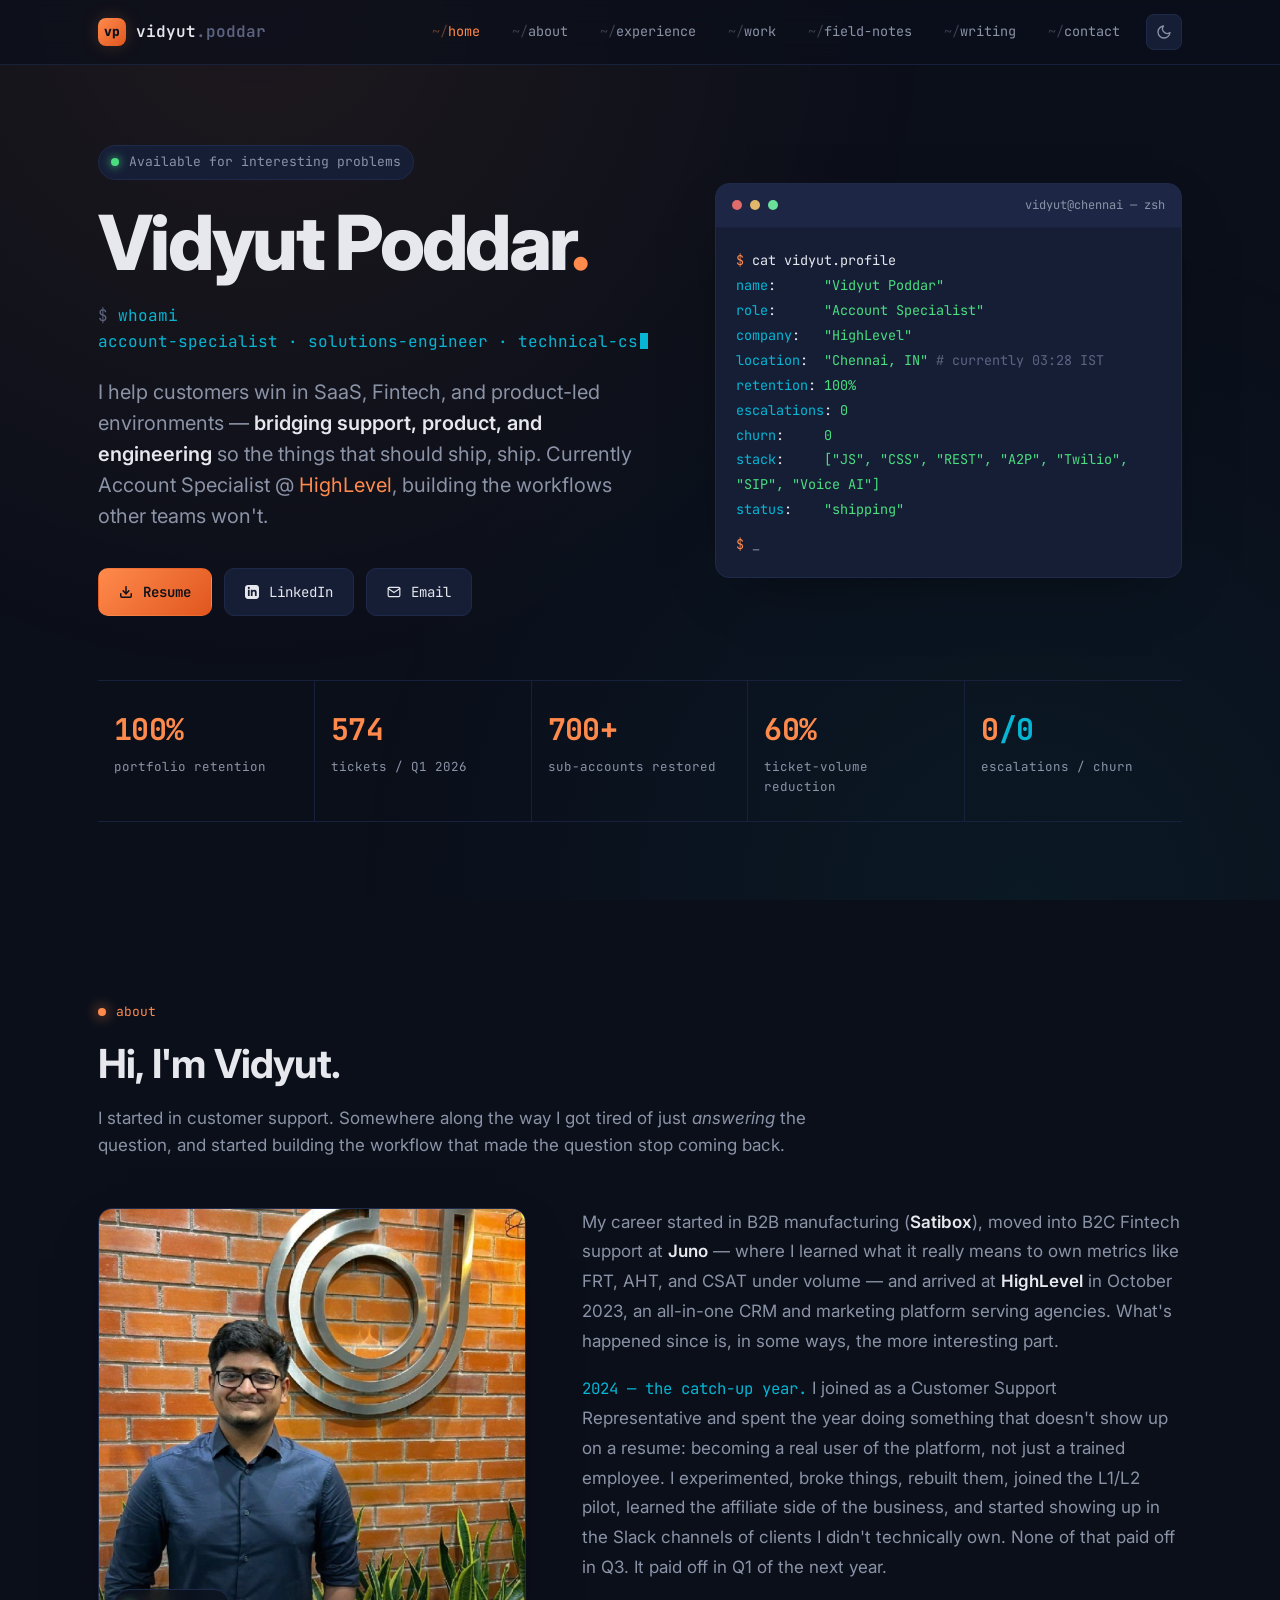
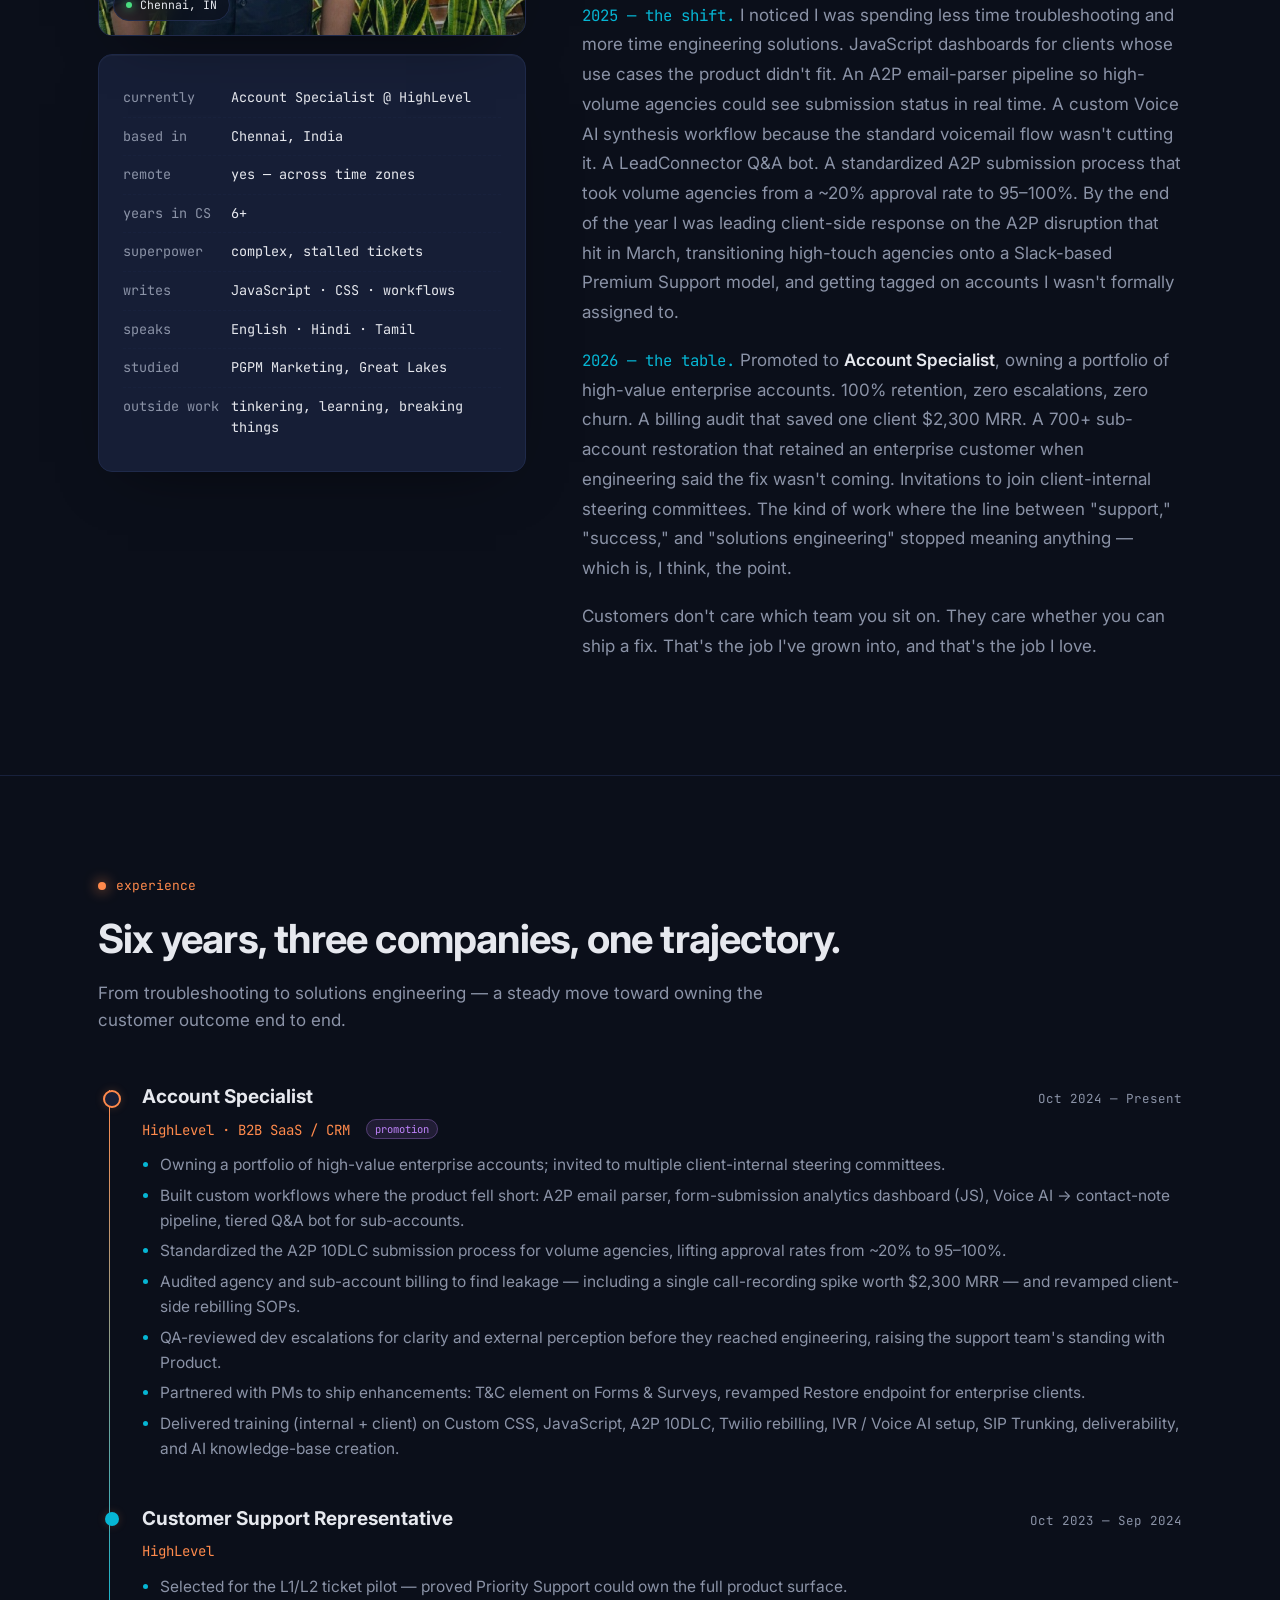
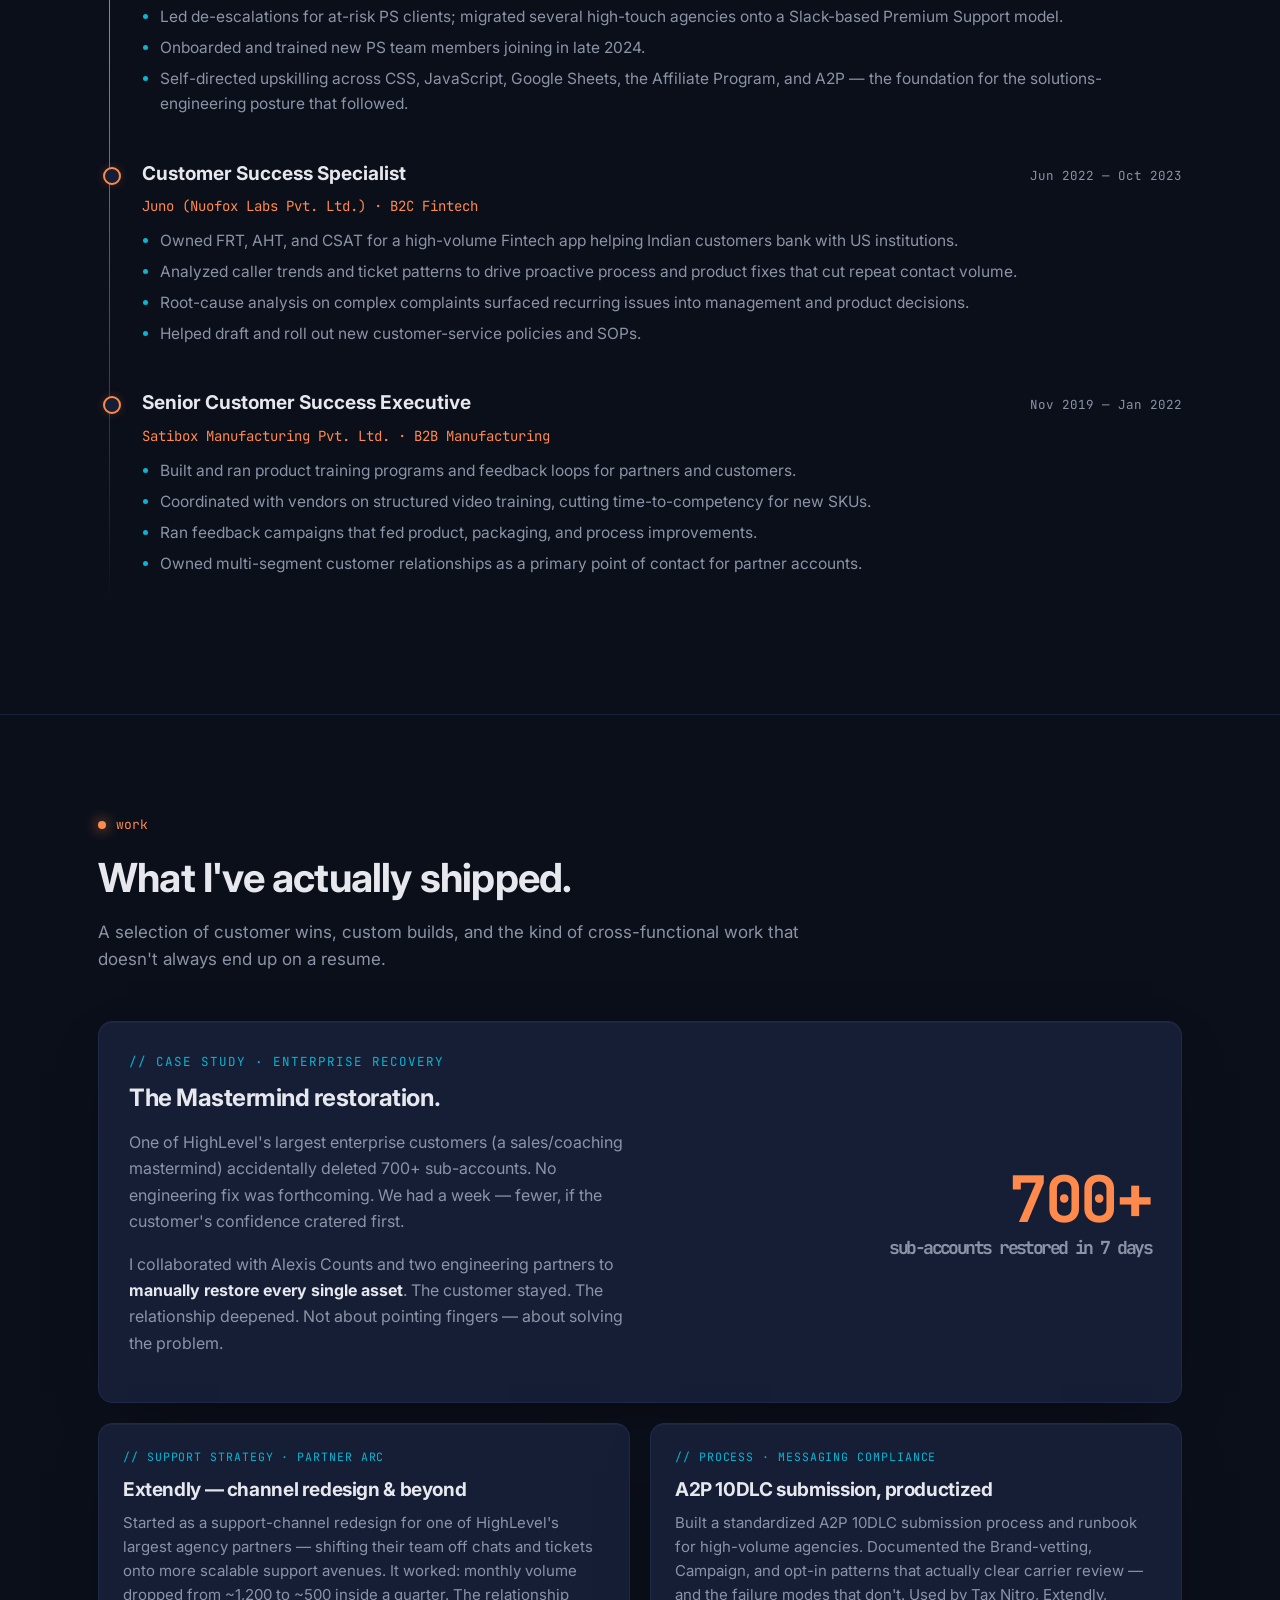
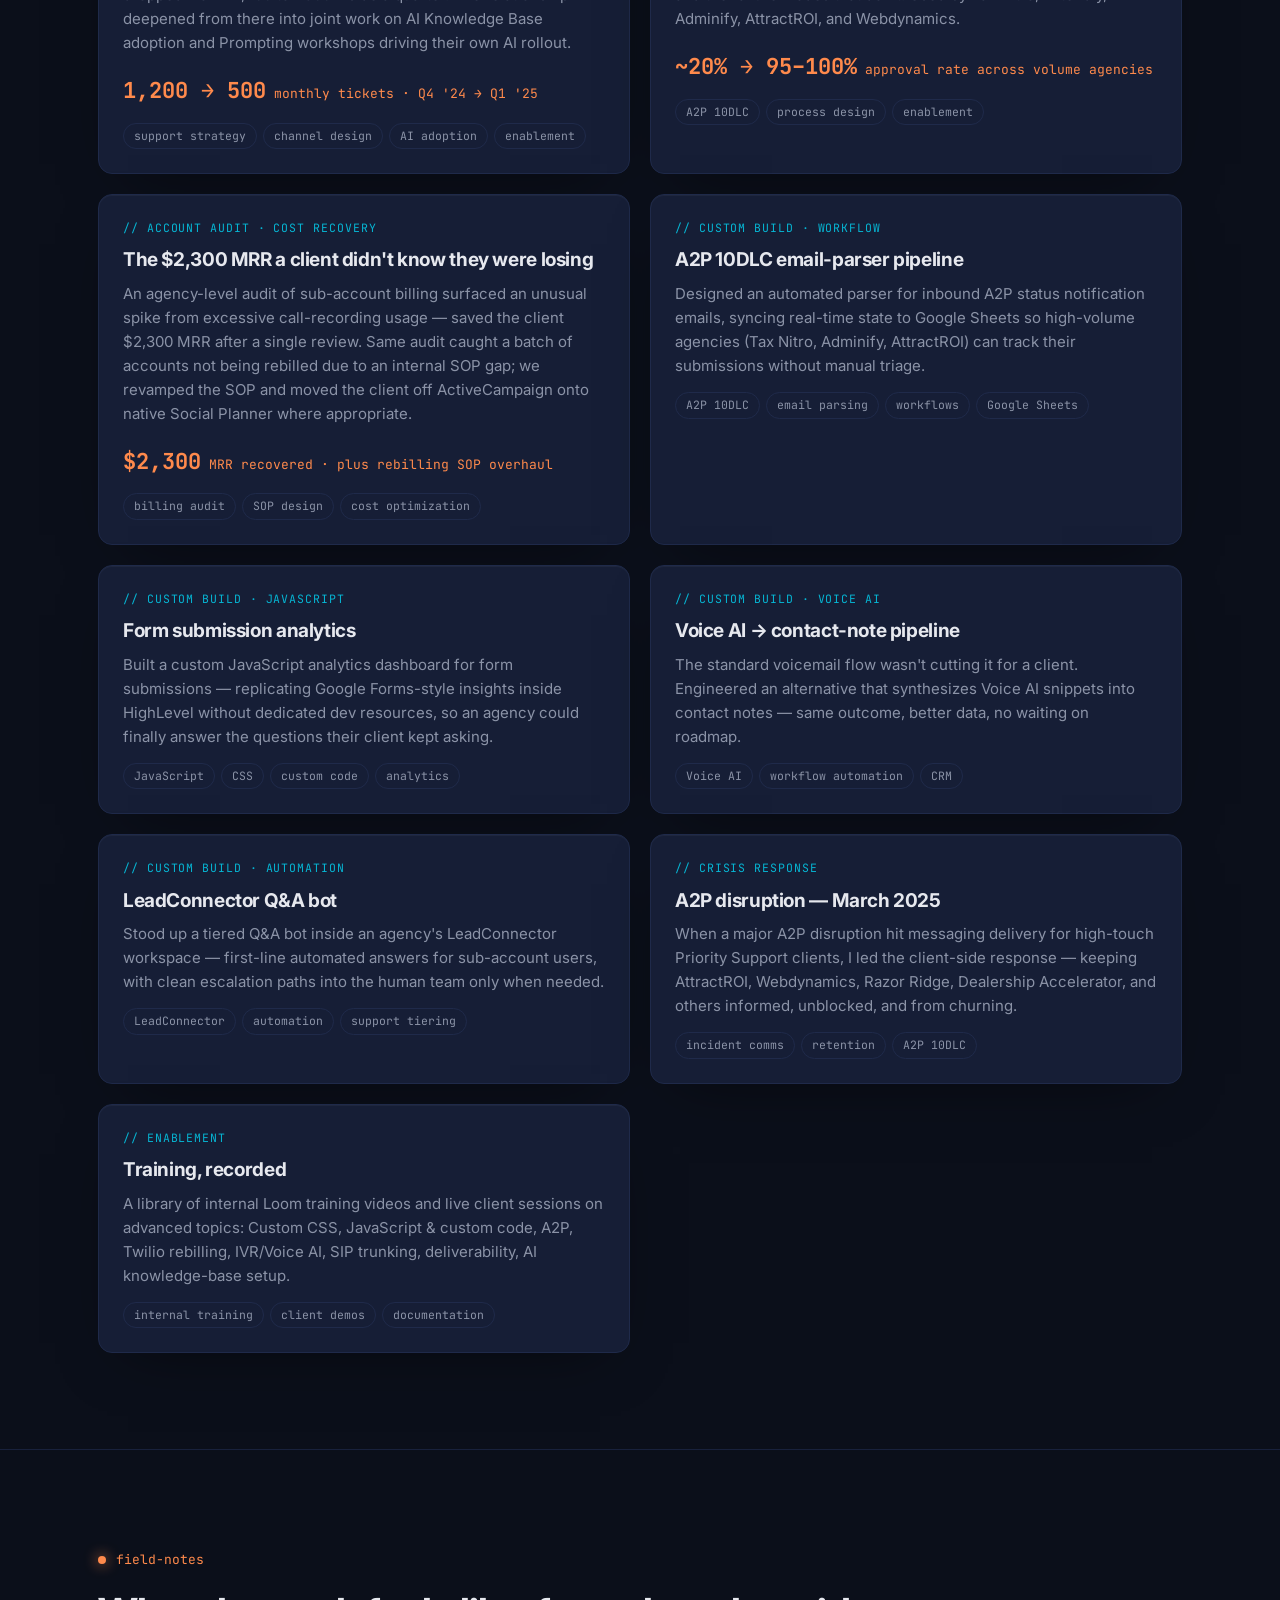
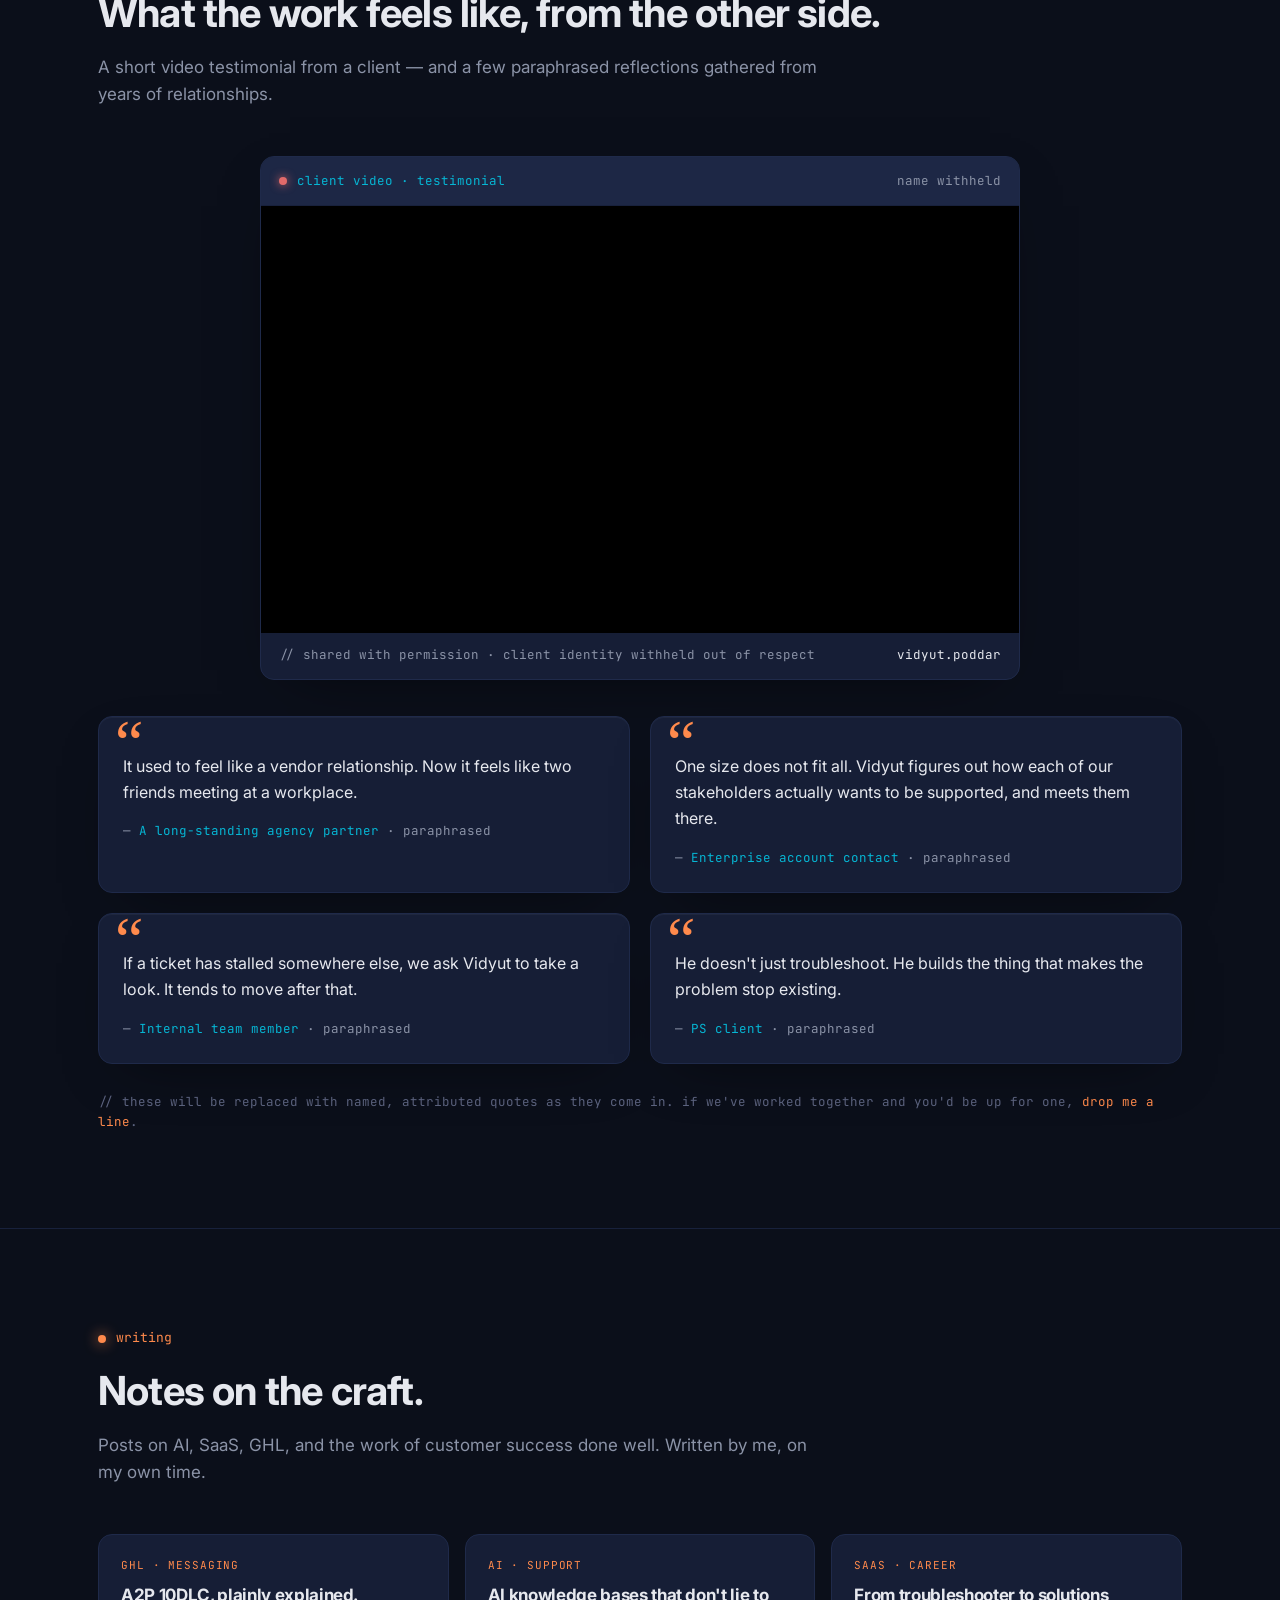
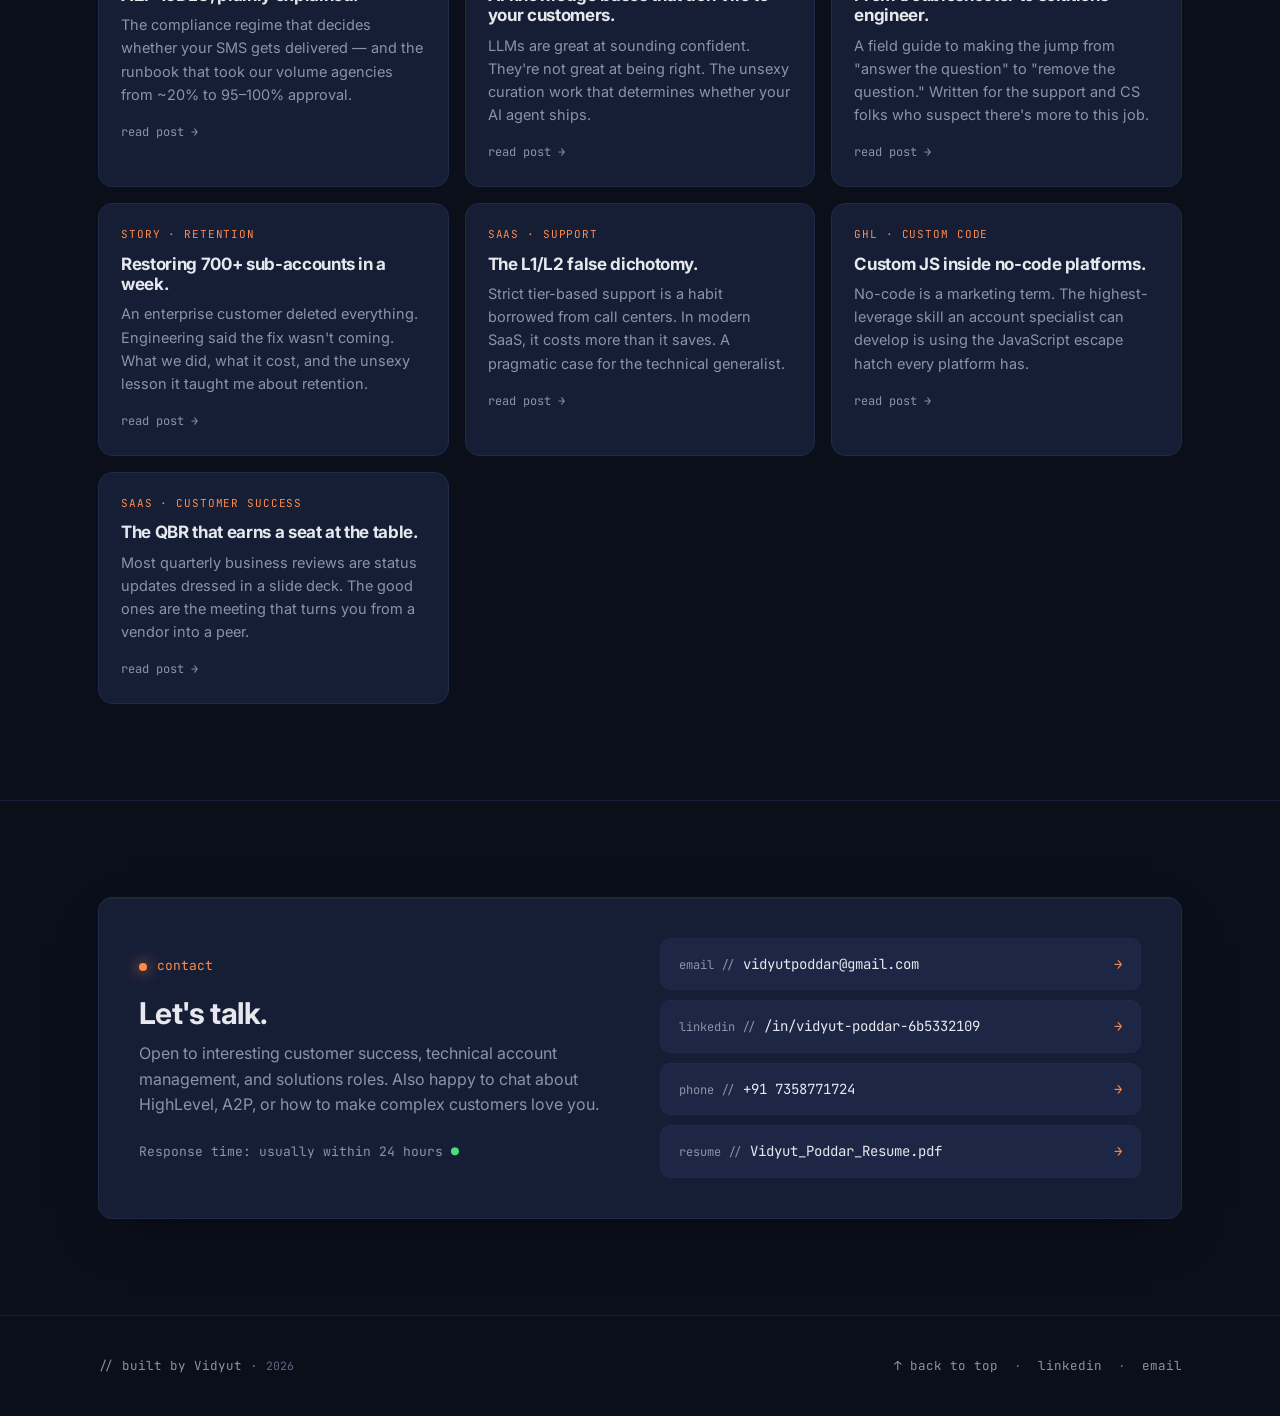
==== commit d2c58016: "Add files via upload" ====
--- a/index.html
+++ b/index.html
@@ -779,6 +779,54 @@
       margin-top: 8px;
     }
 
+    /* Video testimonial */
+    .video-testimonial {
+      max-width: 760px;
+      margin: 0 auto 36px;
+      background: var(--surface);
+      border: 1px solid var(--border);
+      border-radius: var(--radius);
+      overflow: hidden;
+      box-shadow: var(--shadow-card);
+      position: relative;
+    }
+    .video-testimonial-head {
+      display: flex;
+      align-items: center;
+      justify-content: space-between;
+      gap: 12px;
+      padding: 14px 18px;
+      background: var(--surface-2);
+      border-bottom: 1px solid var(--border-soft);
+      font-family: var(--mono);
+      font-size: 12.5px;
+      color: var(--muted);
+    }
+    .video-testimonial-head .left { display: inline-flex; gap: 10px; align-items: center; color: var(--cyan); }
+    .video-testimonial-head .rec { width: 8px; height: 8px; border-radius: 50%; background: #E16A6A; box-shadow: 0 0 10px #E16A6A; animation: pulse 2.4s infinite ease-in-out; }
+    .video-frame {
+      position: relative;
+      width: 100%;
+      aspect-ratio: 16 / 9;
+      background: #000;
+    }
+    .video-frame iframe {
+      position: absolute; inset: 0;
+      width: 100%; height: 100%;
+      border: 0;
+    }
+    .video-testimonial-foot {
+      padding: 12px 18px 14px;
+      font-family: var(--mono);
+      font-size: 12.5px;
+      color: var(--muted);
+      display: flex;
+      justify-content: space-between;
+      gap: 12px;
+      flex-wrap: wrap;
+    }
+    .video-testimonial-foot .name { color: var(--text); }
+
     /* ============================================================
        Notes / Blog placeholder
        ============================================================ */
@@ -789,16 +837,22 @@
     }
     @media (max-width: 760px) { .notes-grid { grid-template-columns: 1fr; } }
     .note {
+      display: block;
       background: var(--surface);
-      border: 1px dashed var(--border);
+      border: 1px solid var(--border);
       border-radius: var(--radius);
       padding: 22px;
-      transition: border .15s ease;
-    }
-    .note:hover { border: 1px solid var(--amber); border-style: solid; }
+      transition: transform .15s ease, border-color .15s ease;
+      color: inherit;
+      position: relative;
+    }
+    .note:hover { border-color: var(--amber); transform: translateY(-2px); color: inherit; }
     .note h4 { font-size: 17px; margin-bottom: 8px; color: var(--text); }
-    .note p { color: var(--muted); font-size: 14.5px; margin: 0; }
-    .note .status { font-family: var(--mono); font-size: 11px; color: var(--dim); text-transform: uppercase; letter-spacing: 0.08em; margin-bottom: 10px; }
+    .note:hover h4 { color: var(--amber); }
+    .note p { color: var(--muted); font-size: 14.5px; margin: 0 0 12px; }
+    .note .status { font-family: var(--mono); font-size: 11px; color: var(--amber); text-transform: uppercase; letter-spacing: 0.08em; margin-bottom: 10px; }
+    .note .read-on { font-family: var(--mono); font-size: 12px; color: var(--muted); display: inline-flex; align-items: center; gap: 6px; }
+    .note:hover .read-on { color: var(--amber); }
 
     /* ============================================================
        Contact
@@ -1021,16 +1075,19 @@
 
         <div class="about-prose">
           <p>
-            My career started in B2B manufacturing (<strong>Satibox</strong>), moved into B2C Fintech support at <strong>Juno</strong> — where I learned what it really means to own metrics like FRT, AHT, and CSAT under volume — and now I spend my days at <strong>HighLevel</strong>, an all-in-one CRM and marketing platform serving agencies.
+            My career started in B2B manufacturing (<strong>Satibox</strong>), moved into B2C Fintech support at <strong>Juno</strong> — where I learned what it really means to own metrics like FRT, AHT, and CSAT under volume — and arrived at <strong>HighLevel</strong> in October 2023, an all-in-one CRM and marketing platform serving agencies. What's happened since is, in some ways, the more interesting part.
           </p>
           <p>
-            At HighLevel I was hired as a Customer Support Representative in October 2023. A year later I was promoted to <strong>Account Specialist</strong>, where I now own a portfolio of high-value agency accounts. My job, on paper, is to keep those accounts healthy. In practice, my job is whatever has to happen for those accounts to keep winning — and that has meant a lot of things.
+            <em>2024 — the catch-up year.</em>  I joined as a Customer Support Representative and spent the year doing something that doesn't show up on a resume: becoming a real user of the platform, not just a trained employee. I experimented, broke things, rebuilt them, joined the L1/L2 pilot, learned the affiliate side of the business, and started showing up in the Slack channels of clients I didn't technically own. None of that paid off in Q3. It paid off in Q1 of the next year.
           </p>
           <p>
-            I've manually restored 700+ deleted sub-accounts in a week when an engineering fix wasn't coming. I've written JavaScript dashboards because the product didn't have the analytics a client needed. I've designed an automated A2P email-parser workflow that syncs to Google Sheets because agencies needed real-time status visibility. I've stood up Q&A bots, talked clients through SIP trunking, and built a custom Voice-AI-to-contact-note pipeline because the standard voicemail flow wasn't working.
+            <em>2025 — the shift.</em>  I noticed I was spending less time troubleshooting and more time engineering solutions. JavaScript dashboards for clients whose use cases the product didn't fit. An A2P email-parser pipeline so high-volume agencies could see submission status in real time. A custom Voice AI synthesis workflow because the standard voicemail flow wasn't cutting it. A LeadConnector Q&A bot. A standardized A2P submission process that took volume agencies from a ~20% approval rate to 95–100%. By the end of the year I was leading client-side response on the A2P disruption that hit in March, transitioning high-touch agencies onto a Slack-based Premium Support model, and getting tagged on accounts I wasn't formally assigned to.
           </p>
           <p>
-            What I've learned: the line between "support," "success," "solutions engineering," and "product" is artificial. Customers don't care which team you sit on. They care whether you can ship a fix. That's the job I've grown into, and that's the job I love.
+            <em>2026 — the table.</em>  Promoted to <strong>Account Specialist</strong>, owning a portfolio of high-value enterprise accounts. 100% retention, zero escalations, zero churn. A billing audit that saved one client $2,300 MRR. A 700+ sub-account restoration that retained an enterprise customer when engineering said the fix wasn't coming. Invitations to join client-internal steering committees. The kind of work where the line between "support," "success," and "solutions engineering" stopped meaning anything — which is, I think, the point.
+          </p>
+          <p>
+            Customers don't care which team you sit on. They care whether you can ship a fix. That's the job I've grown into, and that's the job I love.
           </p>
         </div>
       </div>
@@ -1058,10 +1115,11 @@
           </div>
           <div class="role-company">HighLevel · B2B SaaS / CRM <span class="badge">promotion</span></div>
           <ul>
-            <li><strong>100% retention, 0 escalations, 0 churn</strong> across assigned portfolio (Q1 2026); invited to client-internal steering committees.</li>
-            <li>Cleared <strong>574 tickets in Q1 2026</strong> — highest individual volume on team — at a 43-hour average resolution time.</li>
+            <li>Owning a portfolio of high-value enterprise accounts; invited to multiple client-internal steering committees.</li>
             <li>Built custom workflows where the product fell short: A2P email parser, form-submission analytics dashboard (JS), Voice AI → contact-note pipeline, tiered Q&A bot for sub-accounts.</li>
-            <li>QA-reviewed 91 dev escalations before they reached engineering, raising the support team's standing with Product.</li>
+            <li>Standardized the A2P 10DLC submission process for volume agencies, lifting approval rates from ~20% to 95–100%.</li>
+            <li>Audited agency and sub-account billing to find leakage — including a single call-recording spike worth $2,300 MRR — and revamped client-side rebilling SOPs.</li>
+            <li>QA-reviewed dev escalations for clarity and external perception before they reached engineering, raising the support team's standing with Product.</li>
             <li>Partnered with PMs to ship enhancements: T&C element on Forms & Surveys, revamped Restore endpoint for enterprise clients.</li>
             <li>Delivered training (internal + client) on Custom CSS, JavaScript, A2P 10DLC, Twilio rebilling, IVR / Voice AI setup, SIP Trunking, deliverability, and AI knowledge-base creation.</li>
           </ul>
@@ -1148,28 +1206,43 @@
           </div>
         </div>
 
-        <!-- Extendly -->
+        <!-- Extendly — strengthened arc, not just one metric -->
         <div class="project">
-          <div class="project-tag">// support strategy</div>
-          <h3>Extendly — channel redesign</h3>
-          <p>Worked with one of HighLevel's largest agency partners to shift their team off of chats and tickets onto more scalable support avenues, with proactive enablement and clearer escalation paths.</p>
-          <div class="metric"><span class="big">1,200 → 500</span> <span>monthly tickets · Q4 '24 to Q1 '25</span></div>
+          <div class="project-tag">// support strategy · partner arc</div>
+          <h3>Extendly — channel redesign & beyond</h3>
+          <p>Started as a support-channel redesign for one of HighLevel's largest agency partners — shifting their team off chats and tickets onto more scalable support avenues. It worked: monthly volume dropped from ~1,200 to ~500 inside a quarter. The relationship deepened from there into joint work on AI Knowledge Base adoption and Prompting workshops driving their own AI rollout.</p>
+          <div class="metric"><span class="big">1,200 → 500</span> <span>monthly tickets · Q4 '24 → Q1 '25</span></div>
           <div class="project-stack">
             <span class="chip">support strategy</span>
             <span class="chip">channel design</span>
+            <span class="chip">AI adoption</span>
             <span class="chip">enablement</span>
           </div>
         </div>
 
-        <!-- Q1 2026 -->
+        <!-- A2P Runbook — NEW -->
         <div class="project">
-          <div class="project-tag">// individual contribution</div>
-          <h3>Q1 2026 — by the numbers</h3>
-          <p>Highest individual ticket throughput on the team while owning a high-value portfolio. Across all of it: zero escalations and zero churn on assigned accounts.</p>
-          <div class="metric"><span class="big">574</span> <span>tickets · 43h avg · 113 surveys returned</span></div>
+          <div class="project-tag">// process · messaging compliance</div>
+          <h3>A2P 10DLC submission, productized</h3>
+          <p>Built a standardized A2P 10DLC submission process and runbook for high-volume agencies. Documented the Brand-vetting, Campaign, and opt-in patterns that actually clear carrier review — and the failure modes that don't. Used by Tax Nitro, Extendly, Adminify, AttractROI, and Webdynamics.</p>
+          <div class="metric"><span class="big">~20% → 95–100%</span> <span>approval rate across volume agencies</span></div>
           <div class="project-stack">
-            <span class="chip">portfolio management</span>
-            <span class="chip">execution</span>
+            <span class="chip">A2P 10DLC</span>
+            <span class="chip">process design</span>
+            <span class="chip">enablement</span>
+          </div>
+        </div>
+
+        <!-- Billing Audit — NEW -->
+        <div class="project">
+          <div class="project-tag">// account audit · cost recovery</div>
+          <h3>The $2,300 MRR a client didn't know they were losing</h3>
+          <p>An agency-level audit of sub-account billing surfaced an unusual spike from excessive call-recording usage — saved the client $2,300 MRR after a single review. Same audit caught a batch of accounts not being rebilled due to an internal SOP gap; we revamped the SOP and moved the client off ActiveCampaign onto native Social Planner where appropriate.</p>
+          <div class="metric"><span class="big">$2,300</span> <span>MRR recovered · plus rebilling SOP overhaul</span></div>
+          <div class="project-stack">
+            <span class="chip">billing audit</span>
+            <span class="chip">SOP design</span>
+            <span class="chip">cost optimization</span>
           </div>
         </div>
 
@@ -1259,8 +1332,27 @@
       <div class="section-label">field-notes</div>
       <h2 class="section-title">What the work feels like, from the other side.</h2>
       <p class="section-lede">
-        Quotes and paraphrased reflections gathered from years of client relationships. I'll replace these with attributed testimonials as I collect them.
+        A short video testimonial from a client — and a few paraphrased reflections gathered from years of relationships.
       </p>
+
+      <!-- Video testimonial -->
+      <div class="video-testimonial reveal">
+        <div class="video-testimonial-head">
+          <span class="left"><span class="rec"></span> client video · testimonial</span>
+          <span>name withheld</span>
+        </div>
+        <div class="video-frame">
+          <iframe src="https://drive.google.com/file/d/10Ztd4t6EYQFuz1DB_Tfi3IlUDinKVMk4/preview"
+                  allow="autoplay; fullscreen"
+                  allowfullscreen
+                  loading="lazy"
+                  title="Client video testimonial"></iframe>
+        </div>
+        <div class="video-testimonial-foot">
+          <span>// shared with permission · client identity withheld out of respect</span>
+          <span class="name">vidyut.poddar</span>
+        </div>
+      </div>
 
       <div class="testimonials">
         <div class="quote">
@@ -1294,40 +1386,52 @@
       <div class="section-label">writing</div>
       <h2 class="section-title">Notes on the craft.</h2>
       <p class="section-lede">
-        Things I'm planning to write about. If one of these is something you want to read first, let me know and I'll prioritize.
+        Posts on AI, SaaS, GHL, and the work of customer success done well. Written by me, on my own time.
       </p>
 
       <div class="notes-grid">
-        <div class="note">
-          <div class="status">// draft</div>
+        <a class="note" href="posts/post-a2p.html">
+          <div class="status">GHL · Messaging</div>
           <h4>A2P 10DLC, plainly explained.</h4>
-          <p>What the registration process actually looks like, why it fails, and how to design a workflow that keeps your team unblocked.</p>
-        </div>
-        <div class="note">
-          <div class="status">// planning</div>
+          <p>The compliance regime that decides whether your SMS gets delivered — and the runbook that took our volume agencies from ~20% to 95–100% approval.</p>
+          <span class="read-on">read post →</span>
+        </a>
+        <a class="note" href="posts/post-ai-kb.html">
+          <div class="status">AI · Support</div>
+          <h4>AI knowledge bases that don't lie to your customers.</h4>
+          <p>LLMs are great at sounding confident. They're not great at being right. The unsexy curation work that determines whether your AI agent ships.</p>
+          <span class="read-on">read post →</span>
+        </a>
+        <a class="note" href="posts/post-troubleshooter.html">
+          <div class="status">SaaS · Career</div>
+          <h4>From troubleshooter to solutions engineer.</h4>
+          <p>A field guide to making the jump from "answer the question" to "remove the question." Written for the support and CS folks who suspect there's more to this job.</p>
+          <span class="read-on">read post →</span>
+        </a>
+        <a class="note" href="posts/post-mastermind.html">
+          <div class="status">Story · Retention</div>
+          <h4>Restoring 700+ sub-accounts in a week.</h4>
+          <p>An enterprise customer deleted everything. Engineering said the fix wasn't coming. What we did, what it cost, and the unsexy lesson it taught me about retention.</p>
+          <span class="read-on">read post →</span>
+        </a>
+        <a class="note" href="posts/post-l1l2.html">
+          <div class="status">SaaS · Support</div>
           <h4>The L1/L2 false dichotomy.</h4>
-          <p>Why your support tiers might be costing you more than they save — notes from running an L2 pilot inside a Priority Support team.</p>
-        </div>
-        <div class="note">
-          <div class="status">// planning</div>
-          <h4>From troubleshooter to solutions engineer.</h4>
-          <p>The non-obvious skill stack that turned my customer-success job into an engineering-adjacent one — and what to learn first.</p>
-        </div>
-        <div class="note">
-          <div class="status">// planning</div>
-          <h4>Restoring 700+ deleted sub-accounts.</h4>
-          <p>The Mastermind story — what we did, what it cost, and why retention is sometimes just about who picks up the phone.</p>
-        </div>
-        <div class="note">
-          <div class="status">// planning</div>
-          <h4>Custom JS inside HighLevel.</h4>
-          <p>A practical pattern library for the kinds of dashboards and behaviors that aren't in the product yet but absolutely can be.</p>
-        </div>
-        <div class="note">
-          <div class="status">// planning</div>
-          <h4>The QBR that earned a seat at the table.</h4>
-          <p>How to turn a quarterly business review from a status update into the moment your client invites you onto their steering committee.</p>
-        </div>
+          <p>Strict tier-based support is a habit borrowed from call centers. In modern SaaS, it costs more than it saves. A pragmatic case for the technical generalist.</p>
+          <span class="read-on">read post →</span>
+        </a>
+        <a class="note" href="posts/post-custom-js.html">
+          <div class="status">GHL · Custom Code</div>
+          <h4>Custom JS inside no-code platforms.</h4>
+          <p>No-code is a marketing term. The highest-leverage skill an account specialist can develop is using the JavaScript escape hatch every platform has.</p>
+          <span class="read-on">read post →</span>
+        </a>
+        <a class="note" href="posts/post-qbr.html">
+          <div class="status">SaaS · Customer Success</div>
+          <h4>The QBR that earns a seat at the table.</h4>
+          <p>Most quarterly business reviews are status updates dressed in a slide deck. The good ones are the meeting that turns you from a vendor into a peer.</p>
+          <span class="read-on">read post →</span>
+        </a>
       </div>
     </div>
   </section>
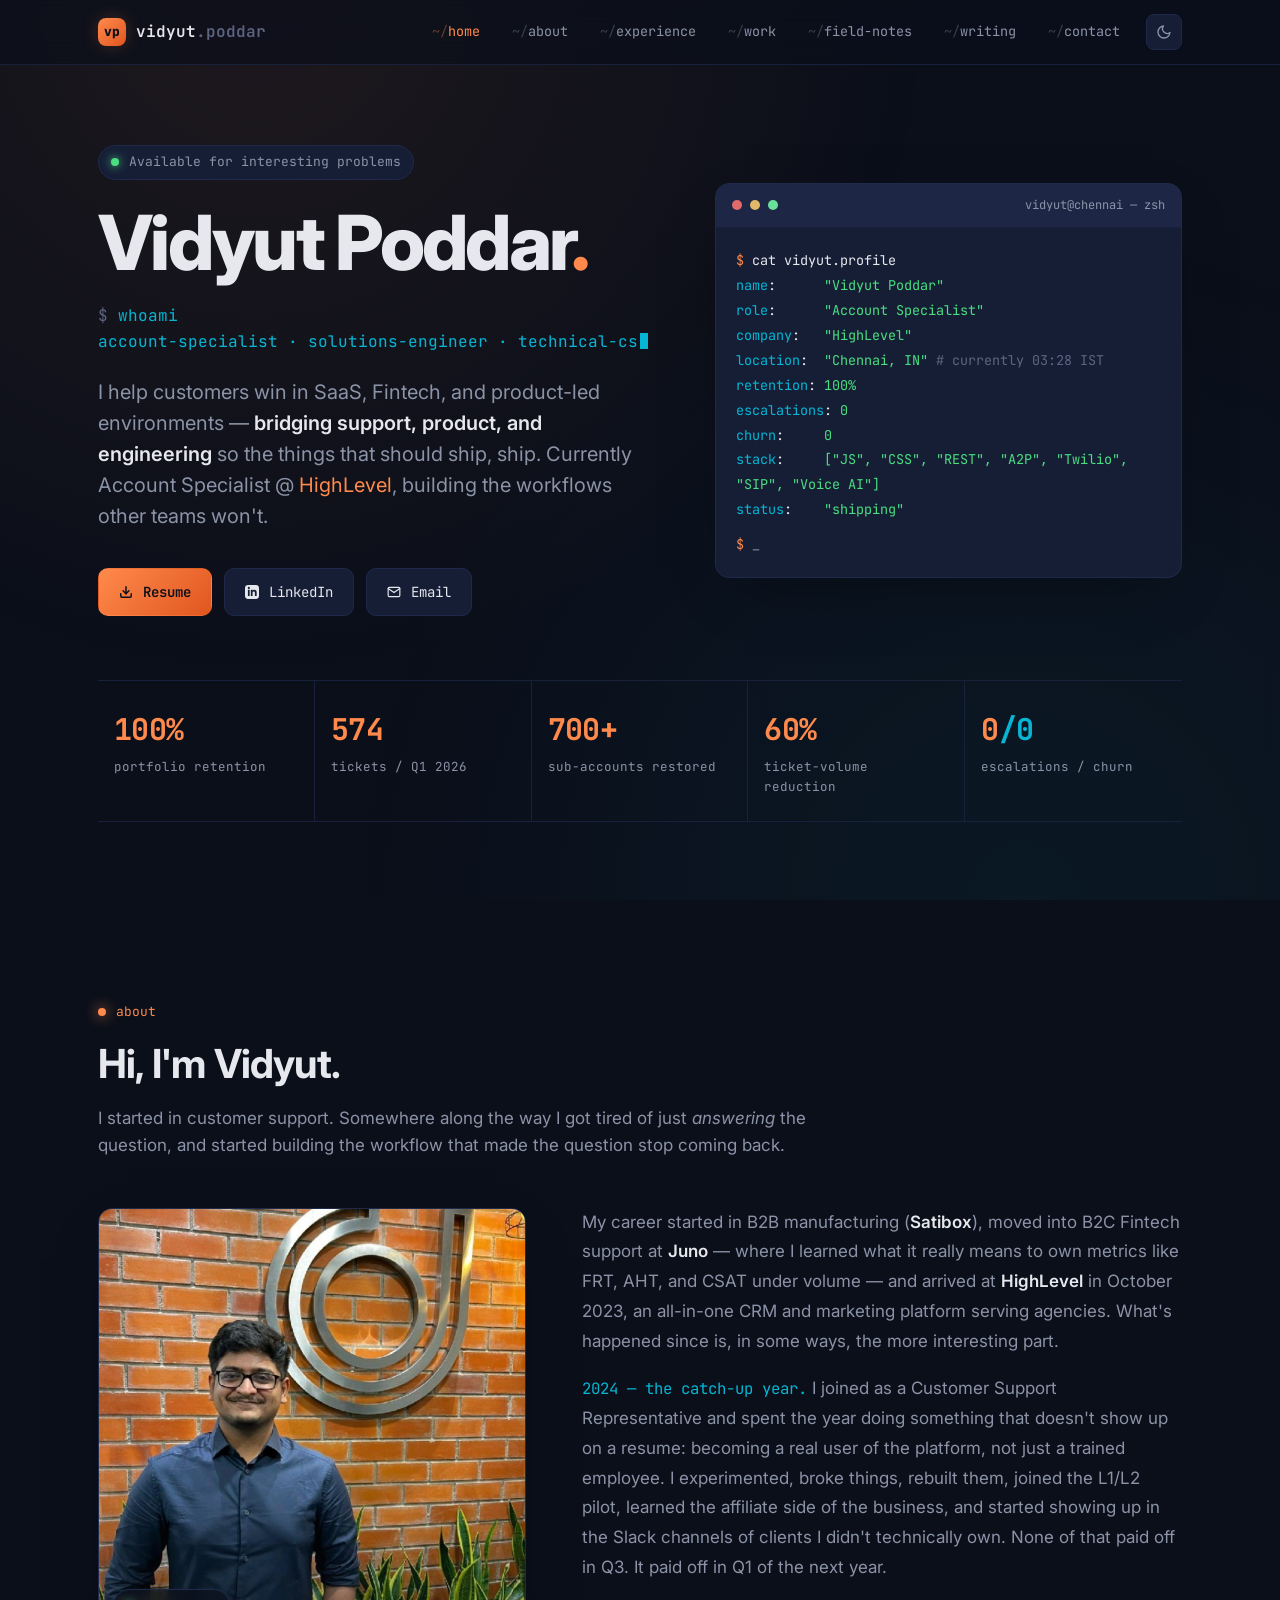
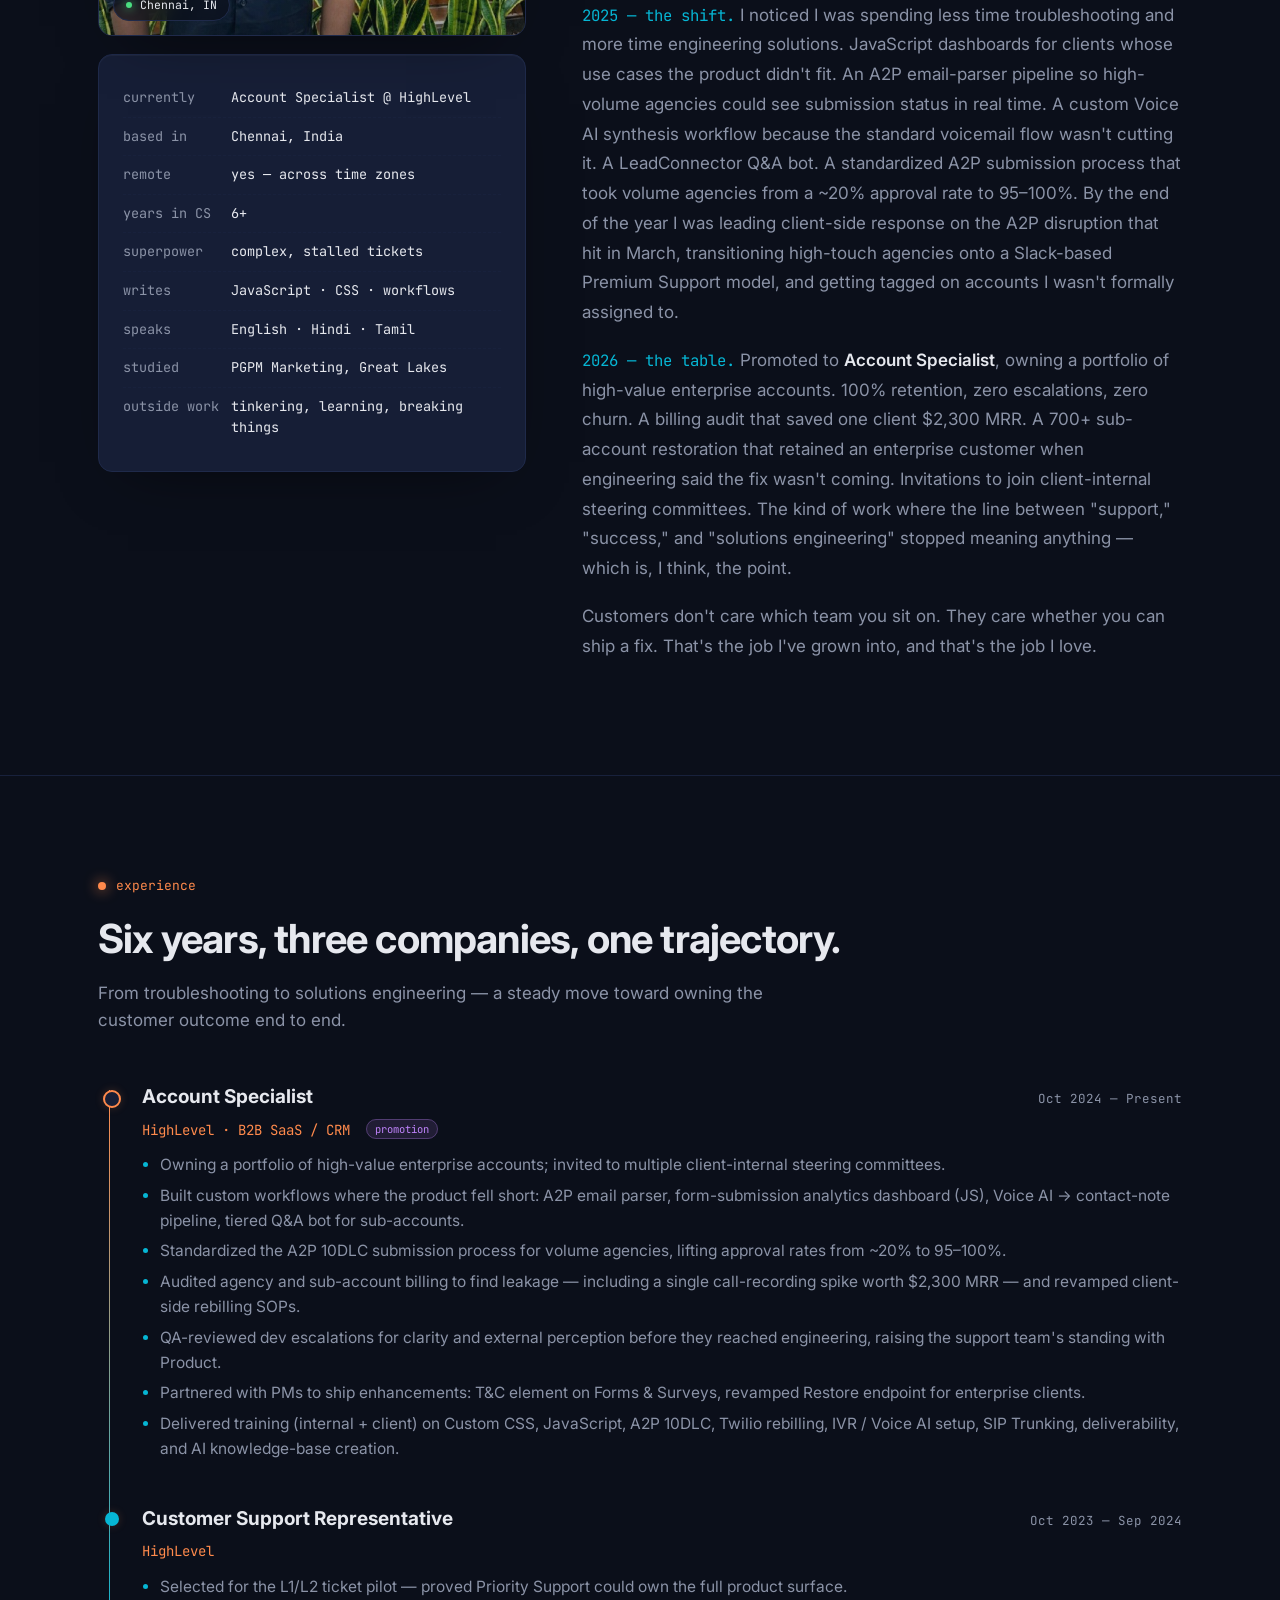
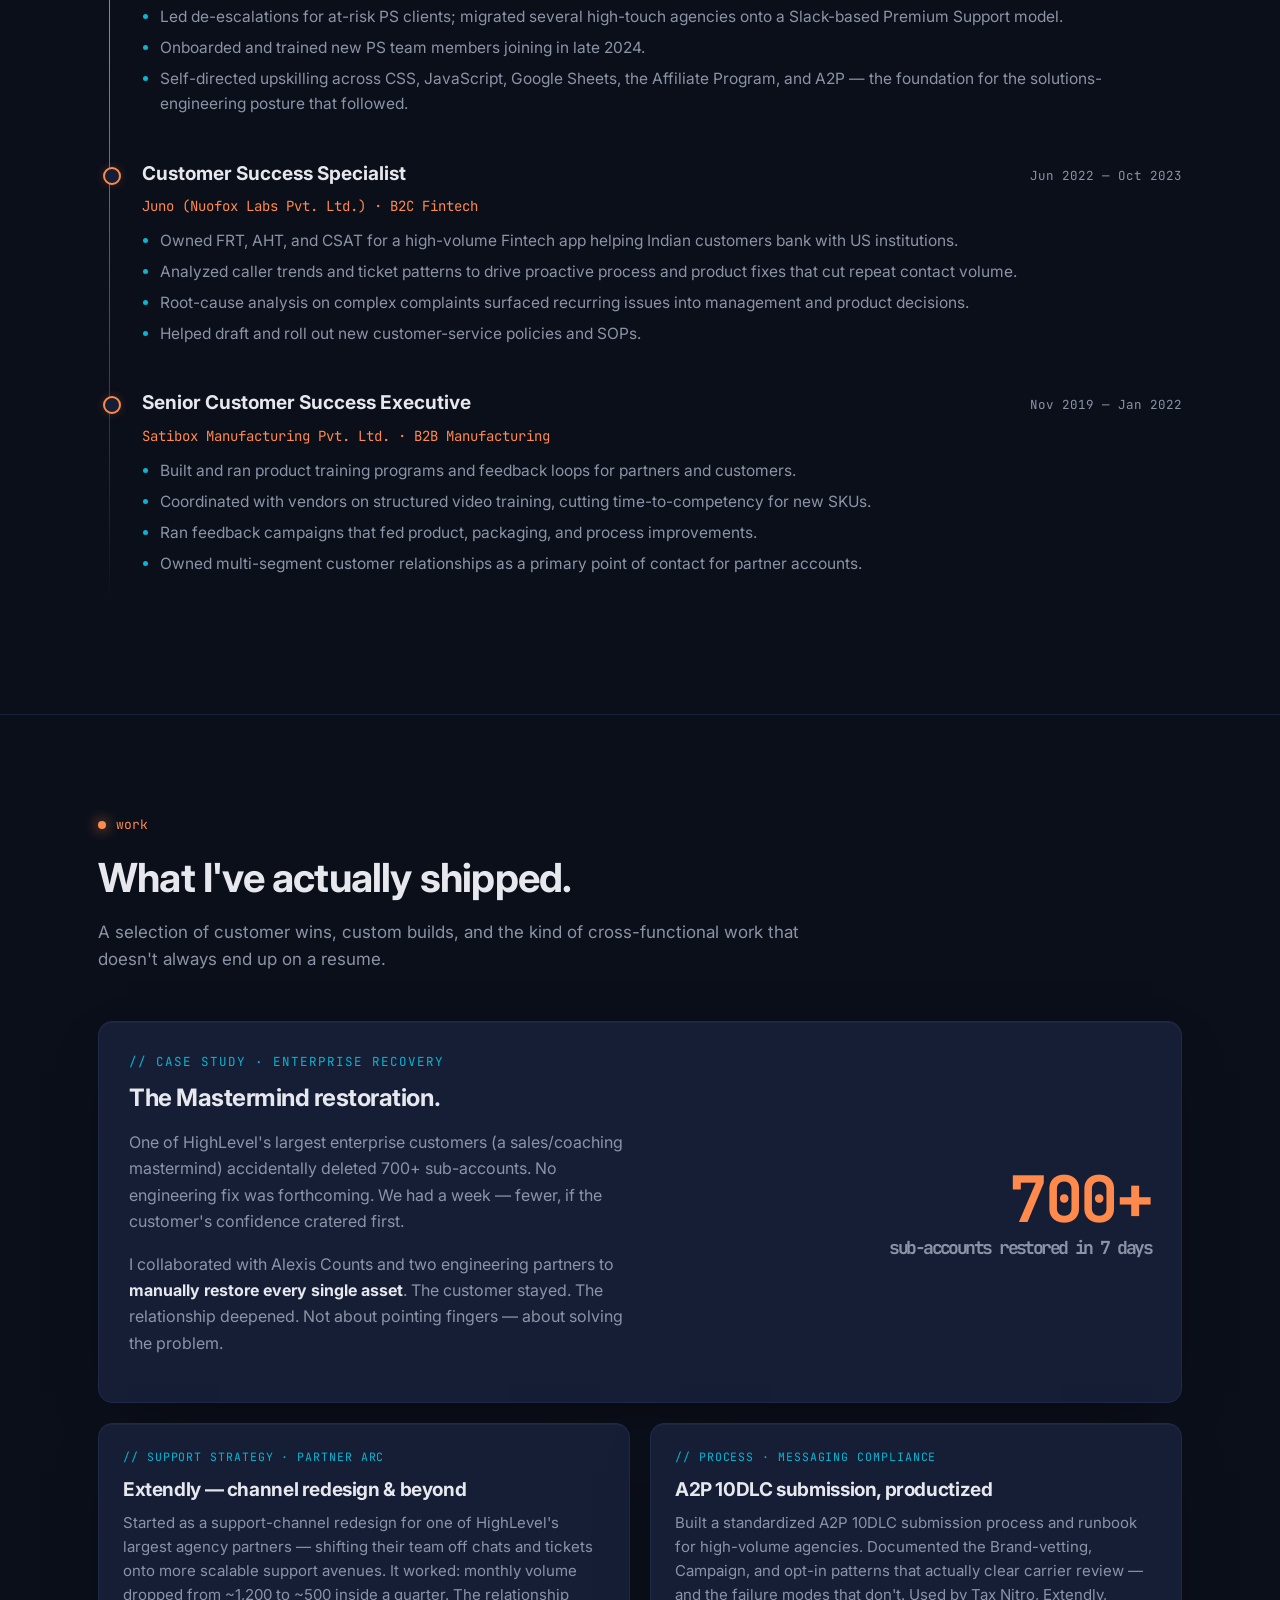
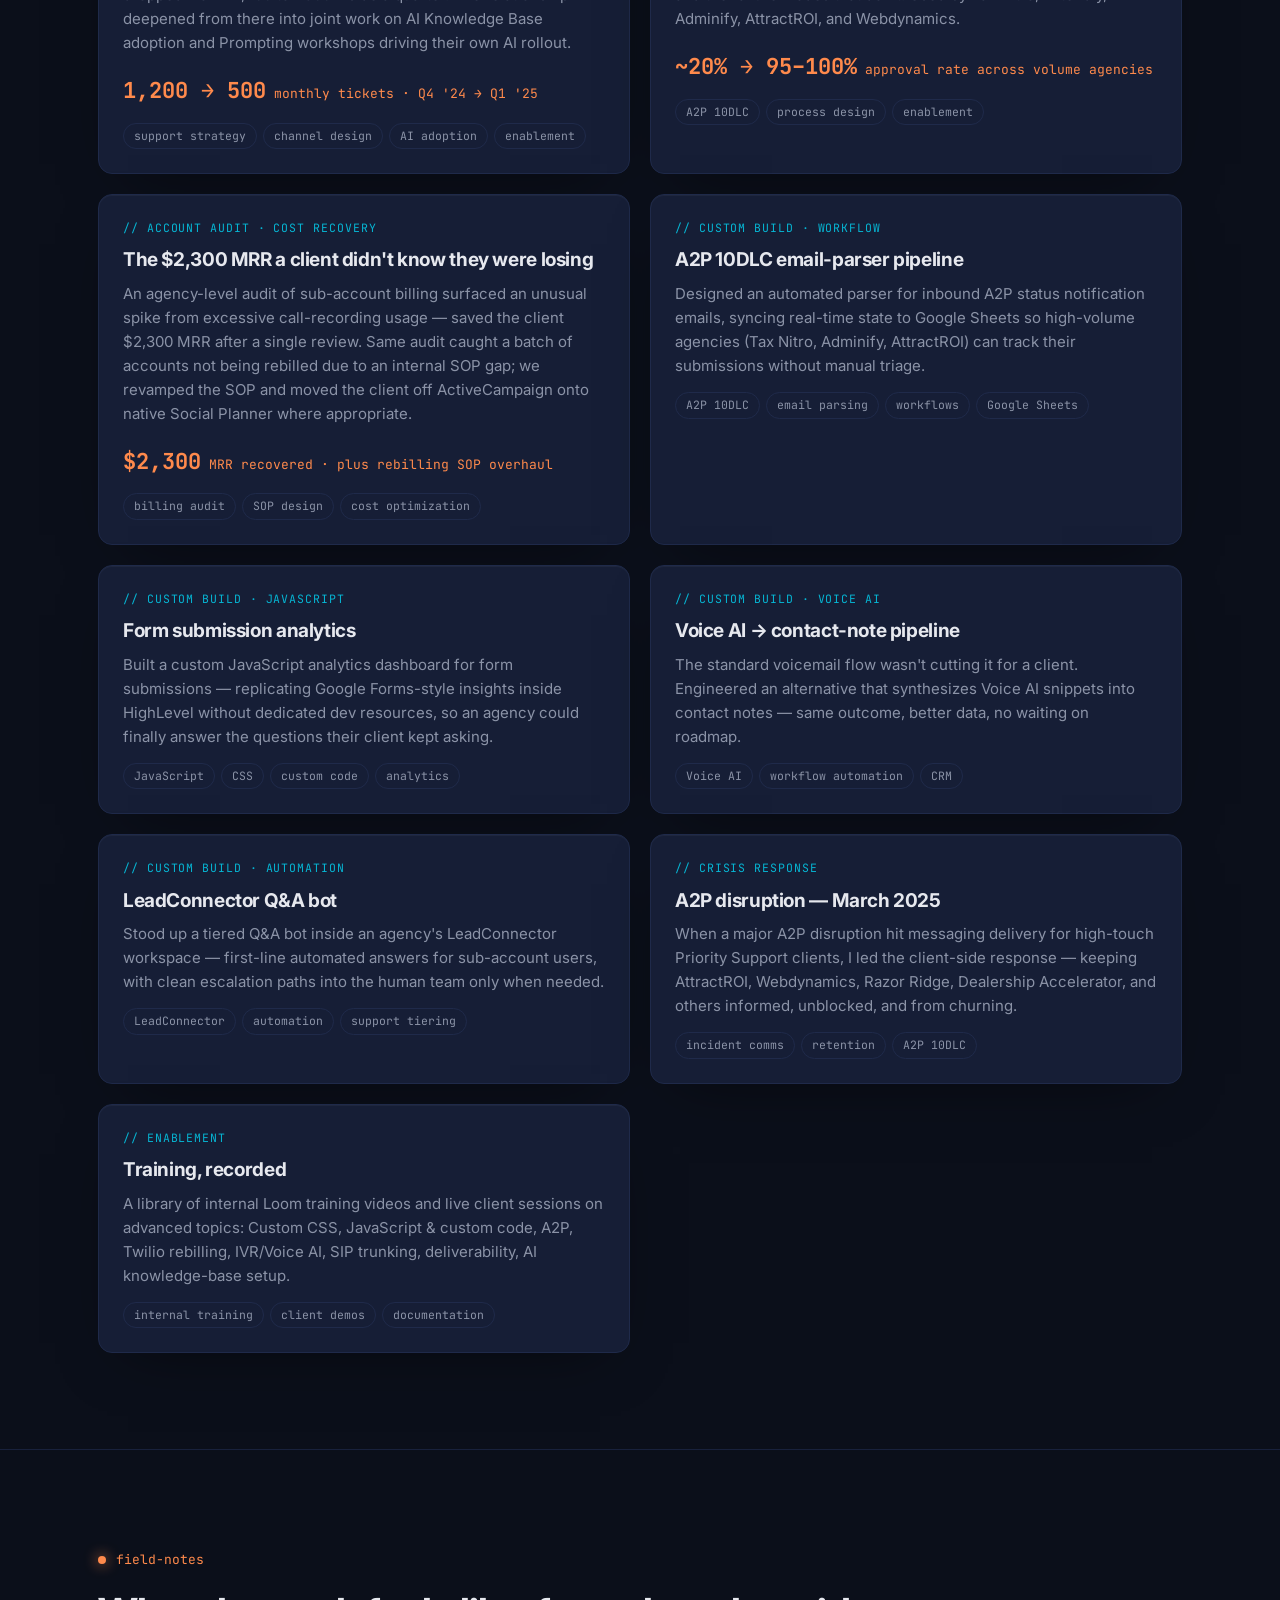
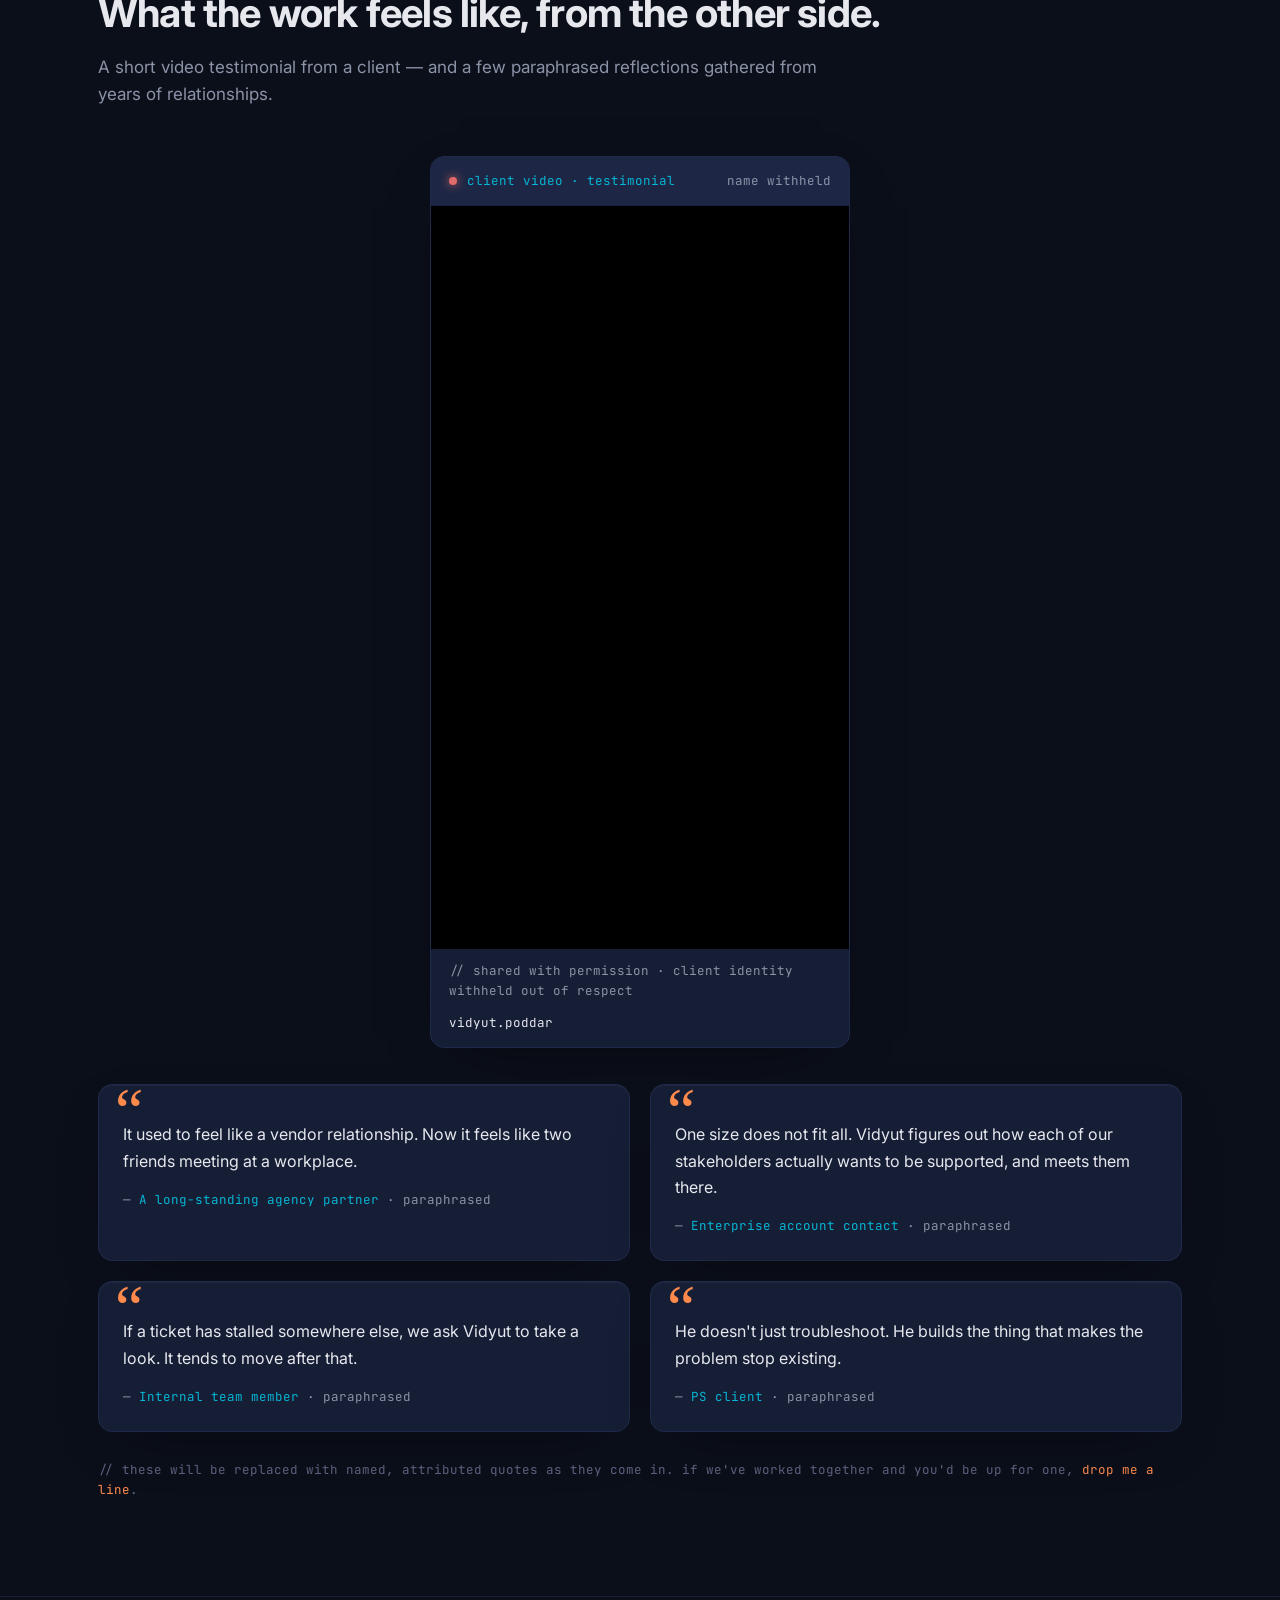
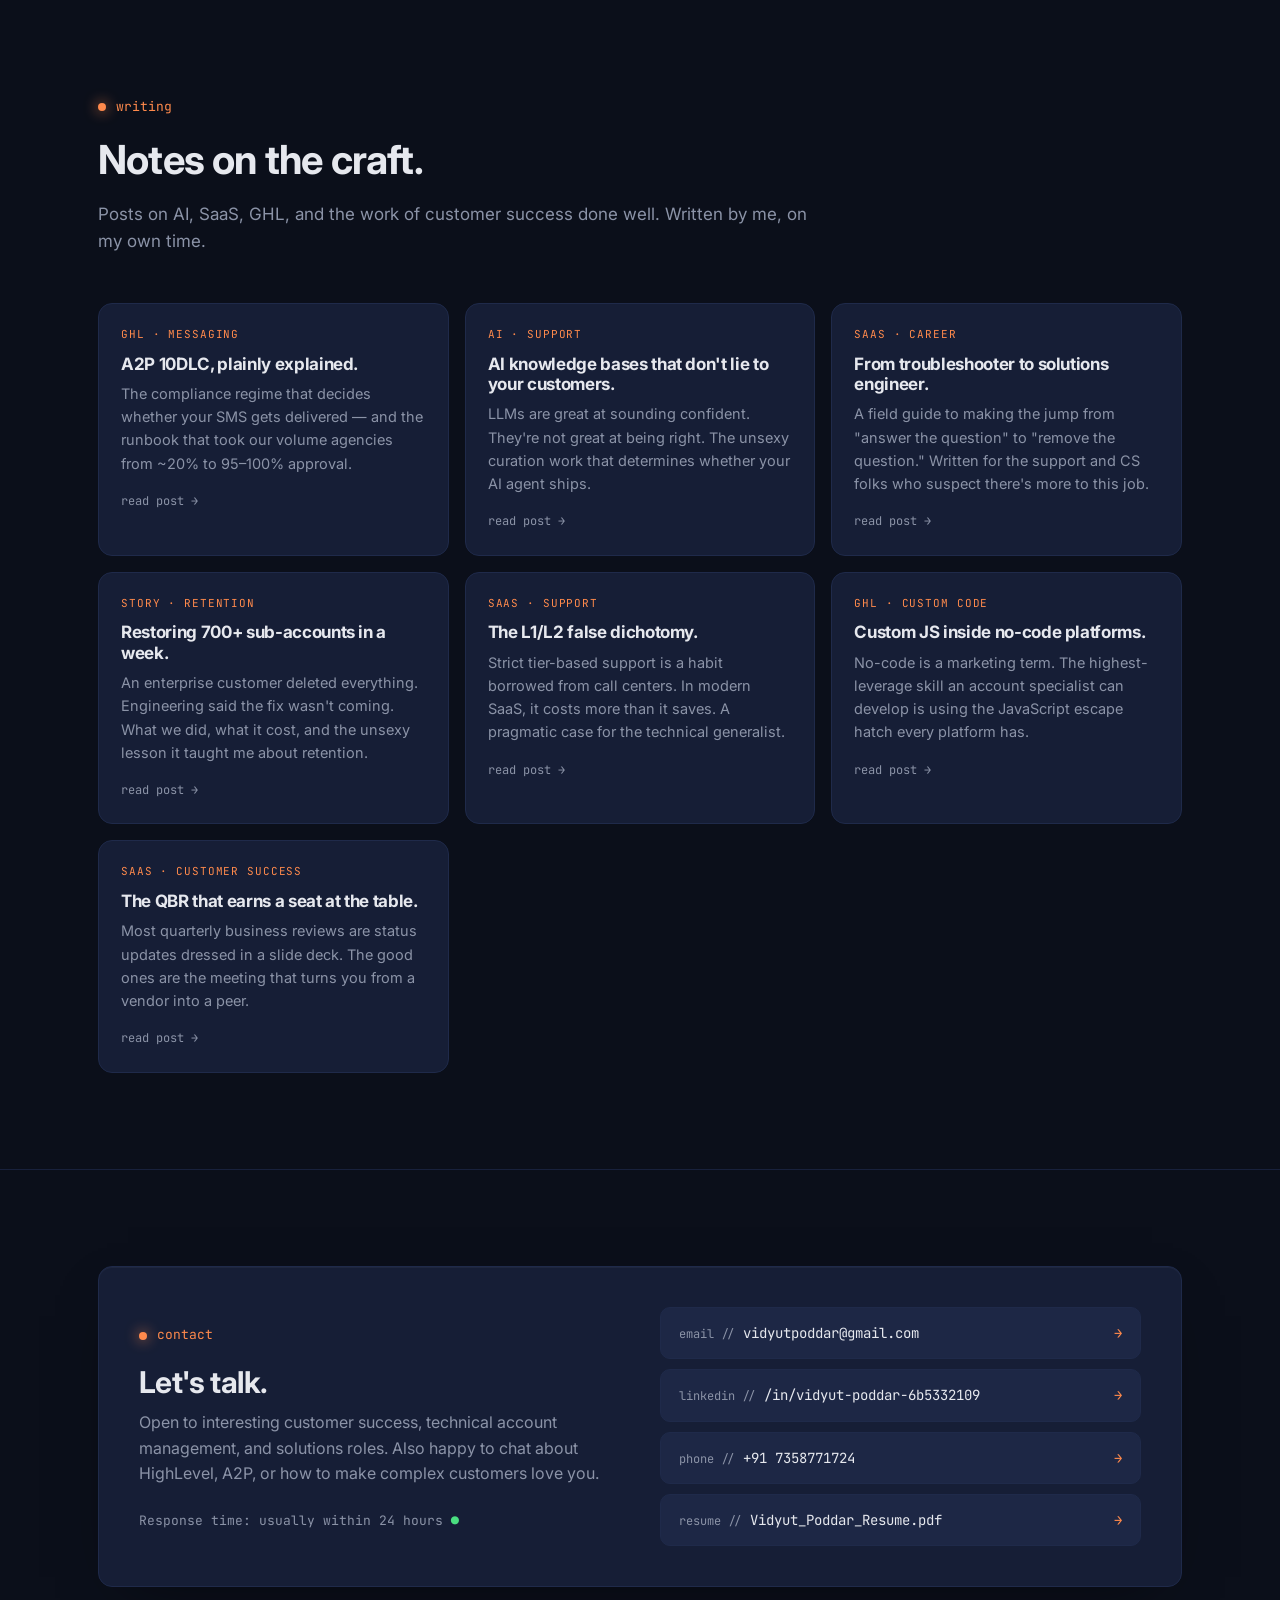
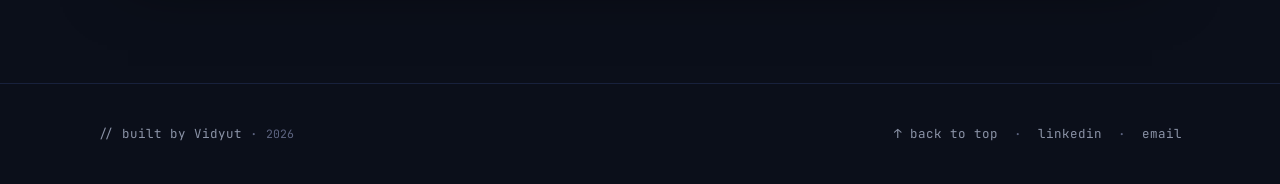
==== commit 9e93e295: "Add files via upload" ====
--- a/index.html
+++ b/index.html
@@ -779,9 +779,9 @@
       margin-top: 8px;
     }
 
-    /* Video testimonial */
+    /* Video testimonial — portrait, phone-shot */
     .video-testimonial {
-      max-width: 760px;
+      max-width: 420px;
       margin: 0 auto 36px;
       background: var(--surface);
       border: 1px solid var(--border);
@@ -807,7 +807,7 @@
     .video-frame {
       position: relative;
       width: 100%;
-      aspect-ratio: 16 / 9;
+      aspect-ratio: 9 / 16;
       background: #000;
     }
     .video-frame iframe {
